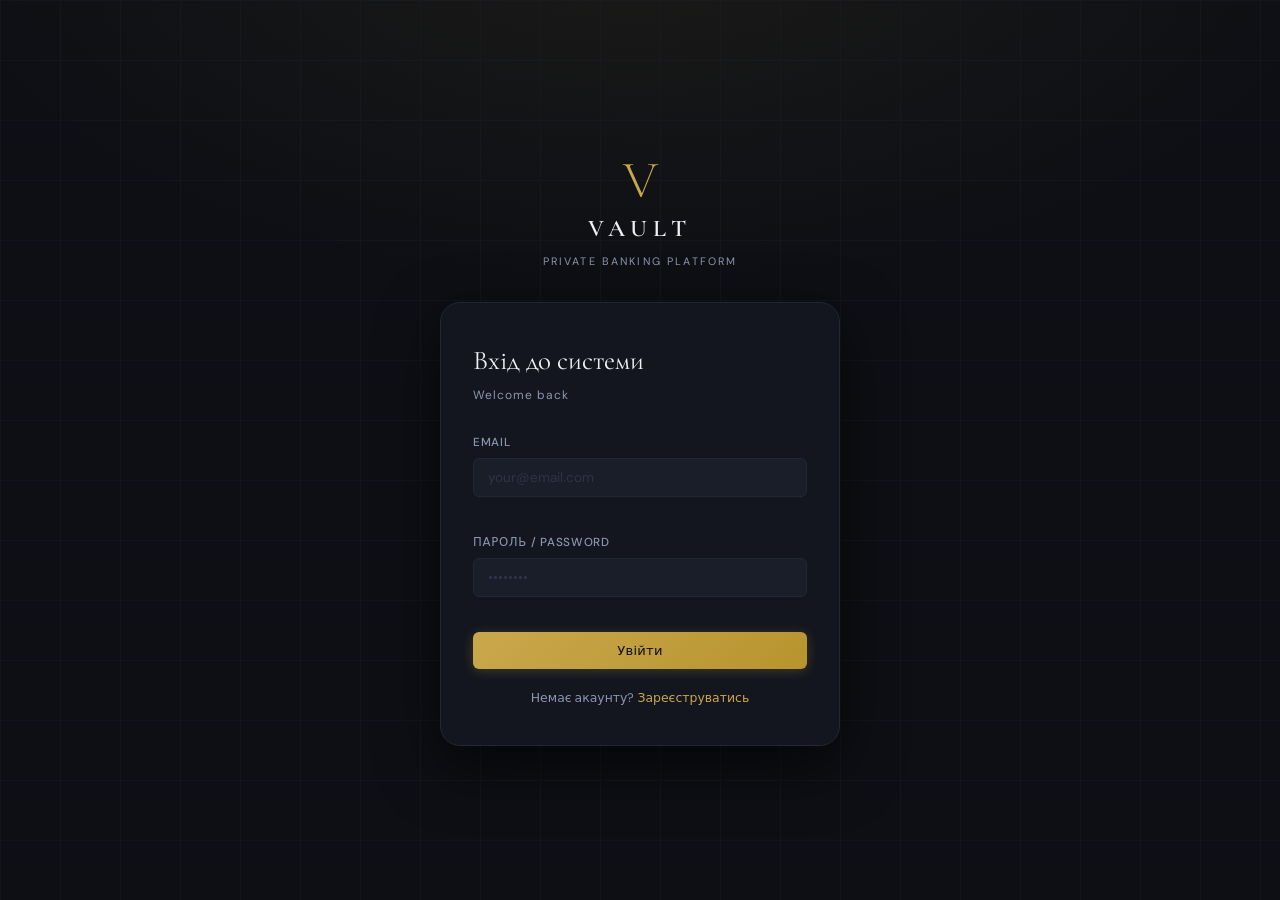
==== frontend/index.html @ 218654a8 "Upd Auth/CRUD" ====
<!DOCTYPE html>
<html lang="uk">
<head>
  <meta charset="UTF-8" />
  <meta name="viewport" content="width=device-width, initial-scale=1.0" />
  <title>Vault · Payment System</title>
  <link rel="preconnect" href="https://fonts.googleapis.com" />
  <link rel="preconnect" href="https://fonts.gstatic.com" crossorigin />
  <link href="https://fonts.googleapis.com/css2?family=Cormorant+Garamond:ital,wght@0,300;0,400;0,600;1,300;1,400&family=DM+Mono:wght@300;400;500&family=DM+Sans:wght@300;400;500&display=swap" rel="stylesheet" />
  <link rel="stylesheet" href="css/variables.css" />
  <link rel="stylesheet" href="css/base.css" />
  <link rel="stylesheet" href="css/components.css" />
  <link rel="stylesheet" href="css/layout.css" />
  <link rel="stylesheet" href="css/pages.css" />
  <link rel="stylesheet" href="css/animations.css" />
  <link rel="stylesheet" href="css/mobile.css" />
</head>
<body>

  <!-- ── Auth pages (shown when logged out) ─────────────────────────── -->
  <div id="auth-wrapper" class="auth-wrapper">
    <div class="auth-brand">
      <div class="auth-brand__logo">V</div>
      <div class="auth-brand__name">Vault</div>
      <div class="auth-brand__tagline">Private Banking Platform</div>
    </div>

    <!-- Login -->
    <div id="page-login" class="auth-card active">
      <h2 class="auth-card__title">Вхід до системи</h2>
      <p class="auth-card__sub">Welcome back</p>
      <form id="form-login" class="form" novalidate>
        <div class="field">
          <label class="field__label" for="login-email">Email</label>
          <input class="field__input" id="login-email" type="email" placeholder="your@email.com" autocomplete="email" required />
          <span class="field__error" id="login-email-err"></span>
        </div>
        <div class="field">
          <label class="field__label" for="login-password">Пароль / Password</label>
          <input class="field__input" id="login-password" type="password" placeholder="••••••••" autocomplete="current-password" required />
          <span class="field__error" id="login-password-err"></span>
        </div>
        <div id="login-error" class="alert alert--error hidden"></div>
        <button class="btn btn--primary btn--full" type="submit">
          <span class="btn__text">Увійти</span>
          <span class="btn__loader hidden"></span>
        </button>
      </form>
      <p class="auth-switch">Немає акаунту? <a href="#" id="go-register">Зареєструватись</a></p>
    </div>

    <!-- Register -->
    <div id="page-register" class="auth-card">
      <h2 class="auth-card__title">Реєстрація</h2>
      <p class="auth-card__sub">Create your account</p>
      <form id="form-register" class="form" novalidate>
        <div class="field">
          <label class="field__label" for="reg-email">Email</label>
          <input class="field__input" id="reg-email" type="email" placeholder="your@email.com" required />
          <span class="field__error" id="reg-email-err"></span>
        </div>
        <div class="field">
          <label class="field__label" for="reg-phone">Телефон / Phone</label>
          <input class="field__input" id="reg-phone" type="tel" placeholder="+380991234567" required />
          <span class="field__error" id="reg-phone-err"></span>
        </div>
        <div class="field">
          <label class="field__label" for="reg-password">Пароль / Password</label>
          <input class="field__input" id="reg-password" type="password" placeholder="мін. 8 символів" required minlength="8" />
          <span class="field__error" id="reg-password-err"></span>
        </div>
        <div id="reg-error" class="alert alert--error hidden"></div>
        <div id="reg-success" class="alert alert--success hidden"></div>
        <button class="btn btn--primary btn--full" type="submit">
          <span class="btn__text">Зареєструватись</span>
          <span class="btn__loader hidden"></span>
        </button>
      </form>
      <p class="auth-switch">Вже маєте акаунт? <a href="#" id="go-login">Увійти</a></p>
    </div>
  </div>

  <!-- ── App shell (shown when logged in) ───────────────────────────── -->
  <div id="app-wrapper" class="app-wrapper hidden">

    <div class="sidebar-overlay" id="sidebar-overlay"></div>
    <!-- Sidebar -->
    <aside class="sidebar">
      <div class="sidebar__brand">
        <span class="sidebar__logo">V</span>
        <span class="sidebar__name">Vault</span>
      </div>

      <nav class="sidebar__nav">
        <a class="nav-item active" data-page="dashboard" href="#">
          <svg class="nav-item__icon" viewBox="0 0 24 24" fill="none" stroke="currentColor" stroke-width="1.5"><rect x="3" y="3" width="7" height="7" rx="1"/><rect x="14" y="3" width="7" height="7" rx="1"/><rect x="3" y="14" width="7" height="7" rx="1"/><rect x="14" y="14" width="7" height="7" rx="1"/></svg>
          <span>Огляд</span>
        </a>
        <a class="nav-item" data-page="accounts" href="#">
          <svg class="nav-item__icon" viewBox="0 0 24 24" fill="none" stroke="currentColor" stroke-width="1.5"><rect x="2" y="5" width="20" height="14" rx="2"/><path d="M2 10h20"/></svg>
          <span>Рахунки</span>
        </a>
        <a class="nav-item" data-page="transfer" href="#">
          <svg class="nav-item__icon" viewBox="0 0 24 24" fill="none" stroke="currentColor" stroke-width="1.5"><path d="M7 16V4m0 0L3 8m4-4 4 4M17 8v12m0 0 4-4m-4 4-4-4"/></svg>
          <span>Переказ</span>
        </a>
        <a class="nav-item" data-page="transactions" href="#">
          <svg class="nav-item__icon" viewBox="0 0 24 24" fill="none" stroke="currentColor" stroke-width="1.5"><path d="M9 5H7a2 2 0 0 0-2 2v12a2 2 0 0 0 2 2h10a2 2 0 0 0 2-2V7a2 2 0 0 0-2-2h-2M9 5a2 2 0 0 0 2 2h2a2 2 0 0 0 2-2M9 5a2 2 0 0 1 2-2h2a2 2 0 0 1 2 2"/></svg>
          <span>Транзакції</span>
        </a>
        <a class="nav-item" data-page="requests" href="#">
          <svg class="nav-item__icon" viewBox="0 0 24 24" fill="none" stroke="currentColor" stroke-width="1.5"><path d="M8 12h.01M12 12h.01M16 12h.01M21 12c0 4.418-4.03 8-9 8a9.863 9.863 0 0 1-4.255-.949L3 20l1.395-3.72C3.512 15.042 3 13.574 3 12c0-4.418 4.03-8 9-8s9 3.582 9 8z"/></svg>
          <span>Запити</span>
        </a>
      </nav>

      <a href="admin.html" class="nav-item" id="nav-admin" style="display:none;margin:0 12px 8px;border-top:1px solid var(--ink-3);padding-top:12px">
        <svg class="nav-item__icon" viewBox="0 0 24 24" fill="none" stroke="currentColor" stroke-width="1.5"><path d="M9 12l2 2 4-4m5.618-4.016A11.955 11.955 0 0 1 12 2.944a11.955 11.955 0 0 1-8.618 3.04A12.02 12.02 0 0 0 3 9c0 5.591 3.824 10.29 9 11.622 5.176-1.332 9-6.03 9-11.622 0-1.042-.133-2.052-.382-3.016z"/></svg>
        <span>Адмін панель</span>
      </a>
      <div class="sidebar__bottom">
        <div class="user-chip" id="sidebar-user">
          <div class="user-chip__avatar" id="sidebar-avatar">U</div>
          <div class="user-chip__info">
            <span class="user-chip__email" id="sidebar-email">—</span>
            <span class="user-chip__role" id="sidebar-role">USER</span>
          </div>
        </div>
        <button class="btn btn--ghost btn--icon" id="btn-logout" title="Вийти">
          <svg viewBox="0 0 24 24" fill="none" stroke="currentColor" stroke-width="1.5"><path d="M17 16l4-4m0 0-4-4m4 4H7m6 4v1a3 3 0 0 1-3 3H6a3 3 0 0 1-3-3V7a3 3 0 0 1 3-3h4a3 3 0 0 1 3 3v1"/></svg>
        </button>
      </div>
    </aside>

    <!-- Main content -->
    <main class="main-content">
      <div class="topbar">
        <button class="topbar__burger" id="sidebar-toggle" aria-label="Menu">
          <span></span><span></span><span></span>
        </button>
        <h1 class="topbar__title" id="page-title">Огляд</h1>
        <div class="topbar__lang">
          <button class="lang-btn active" data-lang="uk">UA</button>
          <button class="lang-btn" data-lang="en">EN</button>
        </div>
      </div>

      <!-- Dashboard -->
      <section id="page-dashboard" class="page active">
        <div class="stats-grid" id="stats-grid">
          <div class="stat-card stat-card--gold">
            <div class="stat-card__label">Загальний баланс</div>
            <div class="stat-card__value" id="stat-total">0.00 ₴</div>
            <div class="stat-card__sub">Всі рахунки</div>
          </div>
          <div class="stat-card">
            <div class="stat-card__label">Рахунків</div>
            <div class="stat-card__value" id="stat-accounts">0</div>
            <div class="stat-card__sub">Активних</div>
          </div>
          <div class="stat-card">
            <div class="stat-card__label">Останній переказ</div>
            <div class="stat-card__value" id="stat-last-tx">—</div>
            <div class="stat-card__sub" id="stat-last-tx-date">—</div>
          </div>
        </div>

        <div class="section-header">
          <h2 class="section-title">Мої рахунки</h2>
          <button class="btn btn--outline btn--sm" id="dash-add-account">+ Додати</button>
        </div>
        <div class="cards-row" id="dash-accounts-list">
          <div class="empty-state">Рахунки не знайдено</div>
        </div>

        <div class="section-header">
          <h2 class="section-title">Останні транзакції</h2>
        </div>
        <div class="tx-list" id="dash-tx-list">
          <div class="empty-state">Транзакцій немає</div>
        </div>
      </section>

      <!-- Accounts -->
      <section id="page-accounts" class="page">
        <div class="section-header">
          <h2 class="section-title">Банківські рахунки</h2>
          <button class="btn btn--primary btn--sm" id="btn-open-add-account">+ Новий рахунок</button>
        </div>
        <div class="accounts-grid" id="accounts-grid">
          <div class="empty-state">Рахунки не знайдено</div>
        </div>
      </section>

      <!-- Transfer -->
      <section id="page-transfer" class="page">
        <div class="transfer-container">
          <div class="transfer-card">
            <h2 class="transfer-card__title">Переказ коштів</h2>
            <p class="transfer-card__sub">Instant transfer between accounts</p>
            <form id="form-transfer" class="form" novalidate>
              <div class="field">
                <label class="field__label" for="tf-from">З рахунку / From</label>
                <select class="field__input field__select" id="tf-from" required>
                  <option value="">— оберіть рахунок —</option>
                </select>
                <span class="field__error" id="tf-from-err"></span>
              </div>
              <div class="transfer-arrow">
                <svg viewBox="0 0 24 24" fill="none" stroke="currentColor" stroke-width="1.5"><path d="M12 5v14m7-7-7 7-7-7"/></svg>
              </div>
              <div class="field">
                <label class="field__label" for="tf-to">На рахунок / To (ID)</label>
                <input class="field__input" id="tf-to" type="text" placeholder="account_id отримувача" required />
                <span class="field__error" id="tf-to-err"></span>
              </div>
              <div class="field">
                <label class="field__label" for="tf-amount">Сума / Amount</label>
                <div class="field__prefix-wrap">
                  <span class="field__prefix" id="tf-currency-badge">₴</span>
                  <input class="field__input field__input--prefixed" id="tf-amount" type="number" min="0.01" step="0.01" placeholder="0.00" required />
                </div>
                <span class="field__error" id="tf-amount-err"></span>
              </div>
              <div class="field">
                <label class="field__label" for="tf-desc">Призначення (необов'язково)</label>
                <input class="field__input" id="tf-desc" type="text" placeholder="За що переказ..." maxlength="255" />
              </div>
              <div id="tf-error" class="alert alert--error hidden"></div>
              <div id="tf-success" class="alert alert--success hidden"></div>
              <button class="btn btn--primary btn--full" type="submit">
                <span class="btn__text">Виконати переказ</span>
                <span class="btn__loader hidden"></span>
              </button>
            </form>
          </div>
        </div>
      </section>

      <!-- Transactions -->
      <section id="page-transactions" class="page">
        <div class="section-header">
          <h2 class="section-title">Транзакції</h2>
          <div class="filter-row">
            <select class="field__input field__select field__select--sm" id="tx-account-filter">
              <option value="">Всі рахунки</option>
            </select>
          </div>
        </div>
        <div class="tx-table-wrap">
          <table class="tx-table">
            <thead>
              <tr>
                <th>Дата</th>
                <th>Тип</th>
                <th>Опис</th>
                <th>Статус</th>
                <th class="text-right">Сума</th>
              </tr>
            </thead>
            <tbody id="tx-table-body">
              <tr><td colspan="5" class="empty-state">Транзакцій немає</td></tr>
            </tbody>
          </table>
        </div>
        <div class="pagination" id="tx-pagination"></div>
      </section>

      <!-- Requests -->
      <section id="page-requests" class="page">
        <div class="section-header">
          <h2 class="section-title">Мої запити</h2>
          <button class="btn btn--primary btn--sm" id="btn-open-add-request">+ Новий запит</button>
        </div>
        <div class="requests-list" id="requests-list">
          <div class="empty-state">Запитів немає</div>
        </div>
      </section>
    </main>
  </div>

  <!-- ── Modals ──────────────────────────────────────────────────────── -->
  <div class="modal-backdrop hidden" id="modal-backdrop">
    <!-- Add Account Modal -->
    <div class="modal hidden" id="modal-add-account">
      <div class="modal__header">
        <h3 class="modal__title">Новий рахунок</h3>
        <button class="modal__close" data-close-modal="modal-add-account">✕</button>
      </div>
      <form id="form-add-account" class="form" novalidate>
        <div class="field">
          <label class="field__label" for="acc-card">Номер картки <span style="color:var(--silver);font-size:.7rem">(генерується автоматично)</span></label>
          <div style="display:flex;gap:8px">
            <input class="field__input" id="acc-card" type="text" placeholder="1234 **** **** 5678" required readonly style="cursor:default;flex:1" />
            <button type="button" class="btn btn--outline btn--sm" id="btn-regen-card" title="Згенерувати новий номер" style="flex-shrink:0;padding:0 12px">↻</button>
          </div>
          <span class="field__error" id="acc-card-err"></span>
        </div>
        <div class="field">
          <label class="field__label" for="acc-currency">Валюта</label>
          <select class="field__input field__select" id="acc-currency" required>
            <option value="UAH">₴ UAH — Гривня</option>
            <option value="USD">$ USD — Долар</option>
            <option value="EUR">€ EUR — Євро</option>
          </select>
        </div>
        <div class="field">
          <label class="field__label" for="acc-balance">Початковий баланс</label>
          <input class="field__input" id="acc-balance" type="number" min="0" step="0.01" placeholder="0.00" value="0" required />
          <span class="field__error" id="acc-balance-err"></span>
        </div>
        <div id="acc-error" class="alert alert--error hidden"></div>
        <button class="btn btn--primary btn--full" type="submit">Створити рахунок</button>
      </form>
    </div>

    <!-- Add Request Modal -->
    <div class="modal hidden" id="modal-add-request">
      <div class="modal__header">
        <h3 class="modal__title">Новий запит</h3>
        <button class="modal__close" data-close-modal="modal-add-request">✕</button>
      </div>
      <form id="form-add-request" class="form" novalidate>
        <div class="field">
          <label class="field__label" for="req-account">Рахунок</label>
          <select class="field__input field__select" id="req-account" required>
            <option value="">— оберіть рахунок —</option>
          </select>
          <span class="field__error" id="req-account-err"></span>
        </div>
        <div class="field">
          <label class="field__label" for="req-type">Тип запиту</label>
          <select class="field__input field__select" id="req-type" required>
            <option value="UNBLOCK">Розблокування / Unblock</option>
            <option value="BLOCK">Блокування / Block</option>
            <option value="LIMIT_CHANGE">Зміна ліміту / Limit change</option>
          </select>
        </div>
        <div class="field">
          <label class="field__label" for="req-message">Повідомлення</label>
          <textarea class="field__input field__textarea" id="req-message" rows="3" placeholder="Опишіть причину запиту..." required maxlength="1000"></textarea>
          <span class="field__error" id="req-message-err"></span>
        </div>
        <div id="req-error" class="alert alert--error hidden"></div>
        <div id="req-success" class="alert alert--success hidden"></div>
        <button class="btn btn--primary btn--full" type="submit">Надіслати запит</button>
      </form>
    </div>
  </div>

  <!-- Toast notifications -->
  <div class="toast-container" id="toast-container"></div>

  <script src="js/api.js"></script>
  <script src="js/store.js"></script>
  <script src="js/ui.js"></script>
  <script src="js/pages/auth.js"></script>
  <script src="js/pages/dashboard.js"></script>
  <script src="js/pages/accounts.js"></script>
  <script src="js/pages/transfer.js"></script>
  <script src="js/pages/transactions.js"></script>
  <script src="js/pages/requests.js"></script>
  <script src="js/app.js"></script>
</body>
</html>
---- frontend/css/variables.css ----
:root {
  /* ── Palette ──────────────────────────────────── */
  --ink:       #0d0f14;        /* near-black background  */
  --ink-1:     #13161e;        /* card background        */
  --ink-2:     #1a1e29;        /* elevated surface       */
  --ink-3:     #222636;        /* border / divider       */
  --ink-4:     #2e3448;        /* hover surface          */

  --gold:      #c9a84c;        /* primary accent         */
  --gold-light:#e2c47a;        /* hover gold             */
  --gold-dim:  rgba(201,168,76,.15);

  --silver:    #8b96b0;        /* secondary text         */
  --mist:      #bcc4d8;        /* primary text           */
  --white:     #eef0f6;        /* high-contrast text     */

  --green:     #3ecf8e;        /* success                */
  --green-dim: rgba(62,207,142,.12);
  --red:       #ef4444;        /* error / danger         */
  --red-dim:   rgba(239,68,68,.12);
  --amber:     #f59e0b;        /* warning / pending      */
  --amber-dim: rgba(245,158,11,.12);

  /* ── Typography ────────────────────────────────── */
  --font-display: 'Cormorant Garamond', Georgia, serif;
  --font-body:    'DM Sans', system-ui, sans-serif;
  --font-mono:    'DM Mono', 'Fira Mono', monospace;

  /* ── Spacing ────────────────────────────────────── */
  --sidebar-w: 240px;
  --topbar-h:  64px;
  --radius-sm: 6px;
  --radius-md: 12px;
  --radius-lg: 20px;

  /* ── Shadows ────────────────────────────────────── */
  --shadow-card: 0 4px 24px rgba(0,0,0,.4);
  --shadow-modal:0 20px 60px rgba(0,0,0,.6);

  /* ── Transitions ─────────────────────────────────── */
  --t-fast:  120ms ease;
  --t-base:  220ms ease;
  --t-slow:  400ms ease;
}
---- frontend/css/base.css ----
*, *::before, *::after { box-sizing: border-box; margin: 0; padding: 0; }

html { font-size: 15px; scroll-behavior: smooth; }

body {
  background: var(--ink);
  color: var(--mist);
  font-family: var(--font-body);
  font-weight: 400;
  line-height: 1.6;
  min-height: 100vh;
  -webkit-font-smoothing: antialiased;
  overflow-x: hidden;
}

/* Scrollbar */
::-webkit-scrollbar { width: 6px; }
::-webkit-scrollbar-track { background: transparent; }
::-webkit-scrollbar-thumb { background: var(--ink-3); border-radius: 99px; }

/* Selection */
::selection { background: var(--gold-dim); color: var(--gold-light); }

a { color: var(--gold); text-decoration: none; transition: color var(--t-fast); }
a:hover { color: var(--gold-light); }

button { cursor: pointer; font-family: inherit; }

input, select, textarea {
  font-family: inherit;
  font-size: inherit;
}

img, svg { display: block; max-width: 100%; }

.hidden { display: none !important; }
.text-right { text-align: right; }
.text-center { text-align: center; }

/* Utility: gold shimmer text */
.text-gold {
  background: linear-gradient(135deg, var(--gold) 0%, var(--gold-light) 60%, var(--gold) 100%);
  -webkit-background-clip: text;
  -webkit-text-fill-color: transparent;
  background-clip: text;
}
---- frontend/css/components.css ----
/* ── Buttons ──────────────────────────────────────── */
.btn {
  display: inline-flex;
  align-items: center;
  justify-content: center;
  gap: 8px;
  padding: 10px 20px;
  border: none;
  border-radius: var(--radius-sm);
  font-family: var(--font-body);
  font-size: .875rem;
  font-weight: 500;
  letter-spacing: .02em;
  transition: all var(--t-base);
  position: relative;
  overflow: hidden;
  white-space: nowrap;
}

.btn--primary {
  background: linear-gradient(135deg, var(--gold) 0%, #b8942e 100%);
  color: var(--ink);
  box-shadow: 0 2px 12px rgba(201,168,76,.25);
}
.btn--primary:hover {
  background: linear-gradient(135deg, var(--gold-light) 0%, var(--gold) 100%);
  box-shadow: 0 4px 20px rgba(201,168,76,.4);
  transform: translateY(-1px);
}
.btn--primary:active { transform: translateY(0); }

.btn--outline {
  background: transparent;
  border: 1px solid var(--ink-3);
  color: var(--mist);
}
.btn--outline:hover {
  border-color: var(--gold);
  color: var(--gold);
  background: var(--gold-dim);
}

.btn--ghost {
  background: transparent;
  color: var(--silver);
  border: none;
  padding: 8px;
}
.btn--ghost:hover { color: var(--red); background: var(--red-dim); border-radius: var(--radius-sm); }

.btn--full { width: 100%; }
.btn--sm { padding: 6px 14px; font-size: .8rem; }

.btn--icon { width: 36px; height: 36px; padding: 0; }
.btn--icon svg { width: 18px; height: 18px; }

.btn__loader {
  width: 16px; height: 16px;
  border: 2px solid rgba(0,0,0,.3);
  border-top-color: var(--ink);
  border-radius: 50%;
  animation: spin .6s linear infinite;
}

/* ── Form Fields ──────────────────────────────────── */
.form { display: flex; flex-direction: column; gap: 18px; }

.field { display: flex; flex-direction: column; gap: 6px; }

.field__label {
  font-size: .78rem;
  font-weight: 500;
  letter-spacing: .06em;
  text-transform: uppercase;
  color: var(--silver);
}

.field__input {
  background: var(--ink-2);
  border: 1px solid var(--ink-3);
  border-radius: var(--radius-sm);
  color: var(--white);
  padding: 10px 14px;
  font-size: .9rem;
  transition: border-color var(--t-fast), box-shadow var(--t-fast);
  outline: none;
  width: 100%;
}
.field__input::placeholder { color: var(--ink-4); }
.field__input:focus {
  border-color: var(--gold);
  box-shadow: 0 0 0 3px var(--gold-dim);
}
.field__input.error { border-color: var(--red); box-shadow: 0 0 0 3px var(--red-dim); }

.field__select {
  appearance: none;
  background-image: url("data:image/svg+xml,%3Csvg xmlns='http://www.w3.org/2000/svg' viewBox='0 0 24 24' fill='none' stroke='%238b96b0' stroke-width='2'%3E%3Cpath d='M6 9l6 6 6-6'/%3E%3C/svg%3E");
  background-repeat: no-repeat;
  background-position: right 12px center;
  background-size: 16px;
  padding-right: 36px;
  cursor: pointer;
}
.field__select option { background: var(--ink-2); }
.field__select--sm { padding: 6px 30px 6px 10px; font-size: .82rem; width: auto; }

.field__textarea { resize: vertical; min-height: 80px; }

.field__error { font-size: .78rem; color: var(--red); min-height: 1em; }

.field__prefix-wrap { position: relative; }
.field__prefix {
  position: absolute;
  left: 14px; top: 50%;
  transform: translateY(-50%);
  color: var(--gold);
  font-family: var(--font-mono);
  font-size: .9rem;
  pointer-events: none;
}
.field__input--prefixed { padding-left: 34px; }

/* ── Alerts ───────────────────────────────────────── */
.alert {
  padding: 10px 14px;
  border-radius: var(--radius-sm);
  font-size: .85rem;
  line-height: 1.5;
}
.alert--error  { background: var(--red-dim);   color: #fca5a5; border: 1px solid rgba(239,68,68,.25); }
.alert--success{ background: var(--green-dim); color: #6ee7b7; border: 1px solid rgba(62,207,142,.25); }

/* ── Stat Cards ───────────────────────────────────── */
.stat-card {
  background: var(--ink-1);
  border: 1px solid var(--ink-3);
  border-radius: var(--radius-md);
  padding: 24px 28px;
  position: relative;
  overflow: hidden;
  transition: transform var(--t-base), box-shadow var(--t-base);
}
.stat-card:hover { transform: translateY(-2px); box-shadow: var(--shadow-card); }
.stat-card::before {
  content: '';
  position: absolute;
  top: 0; left: 0; right: 0;
  height: 2px;
  background: var(--ink-3);
}
.stat-card--gold::before {
  background: linear-gradient(90deg, var(--gold) 0%, var(--gold-light) 100%);
}

.stat-card__label {
  font-size: .75rem;
  letter-spacing: .08em;
  text-transform: uppercase;
  color: var(--silver);
  margin-bottom: 10px;
}
.stat-card__value {
  font-family: var(--font-display);
  font-size: 2rem;
  font-weight: 300;
  color: var(--white);
  line-height: 1.1;
}
.stat-card--gold .stat-card__value { color: var(--gold-light); }
.stat-card__sub {
  font-size: .75rem;
  color: var(--silver);
  margin-top: 6px;
}

/* ── Bank Cards ───────────────────────────────────── */
.bank-card {
  background: linear-gradient(135deg, var(--ink-2) 0%, #1f2535 60%, var(--ink-3) 100%);
  border: 1px solid var(--ink-3);
  border-radius: var(--radius-lg);
  padding: 24px;
  position: relative;
  overflow: hidden;
  min-width: 260px;
  max-width: 300px;
  flex-shrink: 0;
  cursor: pointer;
  transition: transform var(--t-base), box-shadow var(--t-base);
}
.bank-card:hover { transform: translateY(-4px) scale(1.01); box-shadow: 0 12px 40px rgba(0,0,0,.5); }

.bank-card::before {
  content: '';
  position: absolute;
  top: -50%; right: -20%;
  width: 200px; height: 200px;
  border-radius: 50%;
  background: radial-gradient(circle, var(--gold-dim) 0%, transparent 70%);
  pointer-events: none;
}
.bank-card--blocked { opacity: .6; }
.bank-card--blocked::after {
  content: 'BLOCKED';
  position: absolute;
  top: 12px; right: 12px;
  font-size: .65rem;
  letter-spacing: .12em;
  color: var(--red);
  border: 1px solid var(--red);
  padding: 2px 8px;
  border-radius: 99px;
}

.bank-card__chip {
  width: 32px; height: 24px;
  background: linear-gradient(135deg, #c9a84c 0%, #e2c47a 50%, #c9a84c 100%);
  border-radius: 4px;
  margin-bottom: 20px;
  position: relative;
  box-shadow: 0 2px 6px rgba(0,0,0,.3);
}
.bank-card__chip::after {
  content: '';
  position: absolute;
  top: 50%; left: 0; right: 0;
  height: 1px;
  background: rgba(0,0,0,.2);
  transform: translateY(-50%);
}

.bank-card__number {
  font-family: var(--font-mono);
  font-size: .9rem;
  letter-spacing: .12em;
  color: var(--mist);
  margin-bottom: 16px;
}

.bank-card__footer {
  display: flex;
  justify-content: space-between;
  align-items: flex-end;
}
.bank-card__balance {
  font-family: var(--font-display);
  font-size: 1.5rem;
  font-weight: 300;
  color: var(--white);
}
.bank-card__currency {
  font-size: .75rem;
  letter-spacing: .1em;
  color: var(--gold);
  font-weight: 500;
}
.bank-card__status {
  font-size: .7rem;
  letter-spacing: .06em;
  text-transform: uppercase;
  color: var(--green);
  margin-top: 2px;
}

/* ── Transaction List ─────────────────────────────── */
.tx-item {
  display: flex;
  align-items: center;
  gap: 14px;
  padding: 14px 0;
  border-bottom: 1px solid var(--ink-3);
  transition: background var(--t-fast);
}
.tx-item:last-child { border-bottom: none; }

.tx-item__icon {
  width: 38px; height: 38px;
  border-radius: 10px;
  display: flex;
  align-items: center;
  justify-content: center;
  flex-shrink: 0;
  font-size: .75rem;
  font-family: var(--font-mono);
  font-weight: 500;
  letter-spacing: .04em;
}
.tx-item__icon--out { background: var(--red-dim); color: #fca5a5; }
.tx-item__icon__icon--in  { background: var(--green-dim); color: #6ee7b7; }

.tx-item__body { flex: 1; min-width: 0; }
.tx-item__desc {
  font-size: .88rem;
  color: var(--white);
  white-space: nowrap;
  overflow: hidden;
  text-overflow: ellipsis;
}
.tx-item__date { font-size: .75rem; color: var(--silver); font-family: var(--font-mono); }

.tx-item__amount {
  font-family: var(--font-mono);
  font-size: .95rem;
  font-weight: 500;
  flex-shrink: 0;
}
.tx-item__amount--out { color: var(--red); }
.tx-item__amount--in  { color: var(--green); }

/* ── Transaction Table ────────────────────────────── */
.tx-table-wrap {
  background: var(--ink-1);
  border: 1px solid var(--ink-3);
  border-radius: var(--radius-md);
  overflow: hidden;
}
.tx-table {
  width: 100%;
  border-collapse: collapse;
  font-size: .875rem;
}
.tx-table thead { background: var(--ink-2); }
.tx-table th {
  padding: 12px 16px;
  font-size: .7rem;
  letter-spacing: .08em;
  text-transform: uppercase;
  color: var(--silver);
  font-weight: 500;
  text-align: left;
  border-bottom: 1px solid var(--ink-3);
}
.tx-table td {
  padding: 13px 16px;
  border-bottom: 1px solid var(--ink-3);
  color: var(--mist);
  vertical-align: middle;
}
.tx-table tbody tr:last-child td { border-bottom: none; }
.tx-table tbody tr:hover td { background: var(--ink-2); }

/* ── Status Badges ────────────────────────────────── */
.badge {
  display: inline-flex;
  align-items: center;
  padding: 2px 10px;
  border-radius: 99px;
  font-size: .7rem;
  letter-spacing: .06em;
  font-weight: 500;
  text-transform: uppercase;
}
.badge--success { background: var(--green-dim); color: var(--green); }
.badge--error   { background: var(--red-dim);   color: var(--red); }
.badge--pending { background: var(--amber-dim); color: var(--amber); }
.badge--blocked { background: var(--red-dim);   color: #fca5a5; }

/* ── Request Cards ────────────────────────────────── */
.request-card {
  background: var(--ink-1);
  border: 1px solid var(--ink-3);
  border-radius: var(--radius-md);
  padding: 20px 24px;
  display: flex;
  gap: 16px;
  align-items: flex-start;
  transition: border-color var(--t-base);
}
.request-card:hover { border-color: var(--ink-4); }

.request-card__type {
  width: 44px; height: 44px;
  border-radius: var(--radius-sm);
  background: var(--ink-2);
  border: 1px solid var(--ink-3);
  display: flex;
  align-items: center;
  justify-content: center;
  font-size: .65rem;
  font-family: var(--font-mono);
  color: var(--gold);
  letter-spacing: .04em;
  flex-shrink: 0;
  text-align: center;
  padding: 4px;
}

.request-card__body { flex: 1; min-width: 0; }
.request-card__message {
  font-size: .88rem;
  color: var(--mist);
  margin-bottom: 6px;
  line-height: 1.5;
}
.request-card__meta { font-size: .75rem; color: var(--silver); font-family: var(--font-mono); }
.request-card__footer {
  display: flex;
  align-items: center;
  gap: 10px;
  margin-top: 8px;
}
.request-card__comment {
  font-size: .8rem;
  color: var(--silver);
  font-style: italic;
  border-left: 2px solid var(--ink-3);
  padding-left: 10px;
  margin-top: 8px;
}

/* ── Pagination ───────────────────────────────────── */
.pagination {
  display: flex;
  align-items: center;
  justify-content: center;
  gap: 6px;
  padding: 20px 0 4px;
}
.page-btn {
  width: 34px; height: 34px;
  border-radius: var(--radius-sm);
  background: var(--ink-1);
  border: 1px solid var(--ink-3);
  color: var(--mist);
  font-size: .82rem;
  font-family: var(--font-mono);
  cursor: pointer;
  transition: all var(--t-fast);
  display: flex;
  align-items: center;
  justify-content: center;
}
.page-btn:hover { border-color: var(--gold); color: var(--gold); }
.page-btn.active { background: var(--gold-dim); border-color: var(--gold); color: var(--gold); font-weight: 600; }
.page-btn:disabled { opacity: .3; pointer-events: none; }

/* ── Modals ───────────────────────────────────────── */
.modal-backdrop {
  position: fixed;
  inset: 0;
  background: rgba(0,0,0,.65);
  backdrop-filter: blur(4px);
  z-index: 100;
  display: flex;
  align-items: center;
  justify-content: center;
  padding: 16px;
}

.modal {
  background: var(--ink-1);
  border: 1px solid var(--ink-3);
  border-radius: var(--radius-lg);
  padding: 28px;
  width: 100%;
  max-width: 420px;
  box-shadow: var(--shadow-modal);
  animation: modal-in var(--t-slow) ease both;
}

.modal__header {
  display: flex;
  align-items: center;
  justify-content: space-between;
  margin-bottom: 24px;
}
.modal__title {
  font-family: var(--font-display);
  font-size: 1.4rem;
  font-weight: 400;
  color: var(--white);
}
.modal__close {
  background: transparent;
  border: none;
  color: var(--silver);
  font-size: 1.1rem;
  cursor: pointer;
  padding: 4px 8px;
  border-radius: var(--radius-sm);
  transition: color var(--t-fast), background var(--t-fast);
}
.modal__close:hover { color: var(--red); background: var(--red-dim); }

/* ── Toast ────────────────────────────────────────── */
.toast-container {
  position: fixed;
  bottom: 24px;
  right: 24px;
  display: flex;
  flex-direction: column;
  gap: 10px;
  z-index: 200;
}
.toast {
  background: var(--ink-2);
  border: 1px solid var(--ink-3);
  border-radius: var(--radius-md);
  padding: 12px 18px;
  font-size: .875rem;
  color: var(--mist);
  box-shadow: var(--shadow-card);
  display: flex;
  align-items: center;
  gap: 10px;
  min-width: 240px;
  animation: toast-in .25s ease both;
}
.toast--success { border-left: 3px solid var(--green); }
.toast--error   { border-left: 3px solid var(--red); }
.toast--info    { border-left: 3px solid var(--gold); }

/* ── Empty State ──────────────────────────────────── */
.empty-state {
  padding: 40px;
  text-align: center;
  color: var(--silver);
  font-size: .875rem;
  font-style: italic;
}
---- frontend/css/layout.css ----
/* ── Auth Wrapper ─────────────────────────────────── */
.auth-wrapper {
  min-height: 100vh;
  display: flex;
  flex-direction: column;
  align-items: center;
  justify-content: center;
  padding: 24px;
  background:
    radial-gradient(ellipse 80% 60% at 50% -10%, rgba(201,168,76,.08) 0%, transparent 70%),
    var(--ink);
  position: relative;
}

/* decorative grid lines */
.auth-wrapper::before {
  content: '';
  position: fixed;
  inset: 0;
  background-image:
    linear-gradient(var(--ink-3) 1px, transparent 1px),
    linear-gradient(90deg, var(--ink-3) 1px, transparent 1px);
  background-size: 60px 60px;
  opacity: .3;
  pointer-events: none;
}

.auth-brand {
  text-align: center;
  margin-bottom: 32px;
  animation: fade-up .6s ease both;
}
.auth-brand__logo {
  font-family: var(--font-display);
  font-size: 3.5rem;
  font-weight: 300;
  color: var(--gold);
  line-height: 1;
  margin-bottom: 4px;
}
.auth-brand__name {
  font-family: var(--font-display);
  font-size: 1.6rem;
  font-weight: 600;
  letter-spacing: .25em;
  text-transform: uppercase;
  color: var(--white);
}
.auth-brand__tagline {
  font-size: .72rem;
  letter-spacing: .2em;
  text-transform: uppercase;
  color: var(--silver);
  margin-top: 4px;
}

.auth-card {
  background: var(--ink-1);
  border: 1px solid var(--ink-3);
  border-radius: var(--radius-lg);
  padding: 36px 32px;
  width: 100%;
  max-width: 400px;
  box-shadow: var(--shadow-modal);
  display: none;
  animation: fade-up .5s ease both;
  position: relative;
  z-index: 1;
}
.auth-card.active { display: block; }

.auth-card__title {
  font-family: var(--font-display);
  font-size: 1.8rem;
  font-weight: 400;
  color: var(--white);
  margin-bottom: 4px;
}
.auth-card__sub {
  font-size: .8rem;
  letter-spacing: .08em;
  color: var(--silver);
  margin-bottom: 28px;
}

.auth-switch {
  margin-top: 20px;
  font-size: .83rem;
  color: var(--silver);
  text-align: center;
}

/* ── App Wrapper ──────────────────────────────────── */
.app-wrapper {
  display: flex;
  min-height: 100vh;
}

/* ── Sidebar ──────────────────────────────────────── */
.sidebar {
  width: var(--sidebar-w);
  background: var(--ink-1);
  border-right: 1px solid var(--ink-3);
  display: flex;
  flex-direction: column;
  padding: 24px 0;
  position: fixed;
  top: 0; bottom: 0; left: 0;
  z-index: 50;
  overflow-y: auto;
}

.sidebar__brand {
  display: flex;
  align-items: center;
  gap: 10px;
  padding: 0 20px 24px;
  border-bottom: 1px solid var(--ink-3);
  margin-bottom: 12px;
}
.sidebar__logo {
  font-family: var(--font-display);
  font-size: 1.6rem;
  font-weight: 600;
  color: var(--gold);
  line-height: 1;
}
.sidebar__name {
  font-family: var(--font-display);
  font-size: 1.1rem;
  letter-spacing: .15em;
  text-transform: uppercase;
  color: var(--white);
}

.sidebar__nav {
  flex: 1;
  padding: 8px 12px;
  display: flex;
  flex-direction: column;
  gap: 2px;
}

.nav-item {
  display: flex;
  align-items: center;
  gap: 12px;
  padding: 10px 12px;
  border-radius: var(--radius-sm);
  color: var(--silver);
  font-size: .875rem;
  font-weight: 400;
  text-decoration: none;
  transition: all var(--t-fast);
  position: relative;
}
.nav-item:hover { background: var(--ink-2); color: var(--mist); }
.nav-item.active {
  background: var(--gold-dim);
  color: var(--gold);
}
.nav-item.active::before {
  content: '';
  position: absolute;
  left: 0; top: 20%; bottom: 20%;
  width: 2px;
  background: var(--gold);
  border-radius: 99px;
}

.nav-item__icon { width: 18px; height: 18px; flex-shrink: 0; }

.sidebar__bottom {
  padding: 16px 12px 0;
  border-top: 1px solid var(--ink-3);
  margin-top: auto;
  display: flex;
  align-items: center;
  gap: 8px;
}

.user-chip { display: flex; align-items: center; gap: 10px; flex: 1; min-width: 0; }
.user-chip__avatar {
  width: 34px; height: 34px;
  border-radius: 50%;
  background: linear-gradient(135deg, var(--gold) 0%, #b8942e 100%);
  color: var(--ink);
  font-size: .8rem;
  font-weight: 600;
  display: flex;
  align-items: center;
  justify-content: center;
  flex-shrink: 0;
  text-transform: uppercase;
}
.user-chip__info { min-width: 0; }
.user-chip__email {
  display: block;
  font-size: .75rem;
  color: var(--mist);
  white-space: nowrap;
  overflow: hidden;
  text-overflow: ellipsis;
  max-width: 120px;
}
.user-chip__role {
  display: block;
  font-size: .65rem;
  letter-spacing: .08em;
  text-transform: uppercase;
  color: var(--gold);
}

/* ── Main Content ─────────────────────────────────── */
.main-content {
  margin-left: var(--sidebar-w);
  flex: 1;
  display: flex;
  flex-direction: column;
  min-height: 100vh;
  background: var(--ink);
}

.topbar {
  height: var(--topbar-h);
  display: flex;
  align-items: center;
  justify-content: space-between;
  padding: 0 32px;
  border-bottom: 1px solid var(--ink-3);
  background: var(--ink);
  position: sticky;
  top: 0;
  z-index: 40;
}
.topbar__title {
  font-family: var(--font-display);
  font-size: 1.3rem;
  font-weight: 400;
  color: var(--white);
}
.topbar__lang { display: flex; gap: 4px; }
.lang-btn {
  background: transparent;
  border: 1px solid var(--ink-3);
  color: var(--silver);
  padding: 4px 10px;
  border-radius: var(--radius-sm);
  font-size: .72rem;
  letter-spacing: .08em;
  font-family: var(--font-mono);
  cursor: pointer;
  transition: all var(--t-fast);
}
.lang-btn.active { border-color: var(--gold); color: var(--gold); background: var(--gold-dim); }
.lang-btn:hover:not(.active) { border-color: var(--ink-4); color: var(--mist); }

/* Pages */
.page { display: none; padding: 28px 32px 48px; }
.page.active { display: block; animation: fade-up .35s ease both; }

/* ── Section Headers ──────────────────────────────── */
.section-header {
  display: flex;
  align-items: center;
  justify-content: space-between;
  margin-bottom: 16px;
}
.section-title {
  font-family: var(--font-display);
  font-size: 1.15rem;
  font-weight: 400;
  color: var(--white);
  letter-spacing: .02em;
}

/* ── Filter Row ───────────────────────────────────── */
.filter-row { display: flex; gap: 10px; align-items: center; }
---- frontend/css/pages.css ----
/* ── Dashboard ────────────────────────────────────── */
.stats-grid {
  display: grid;
  grid-template-columns: repeat(auto-fit, minmax(200px, 1fr));
  gap: 16px;
  margin-bottom: 36px;
}

.cards-row {
  display: flex;
  gap: 16px;
  overflow-x: auto;
  padding-bottom: 8px;
  margin-bottom: 36px;
  scrollbar-width: thin;
}
.cards-row::-webkit-scrollbar { height: 4px; }
.cards-row::-webkit-scrollbar-thumb { background: var(--ink-3); border-radius: 99px; }

.tx-list {
  background: var(--ink-1);
  border: 1px solid var(--ink-3);
  border-radius: var(--radius-md);
  padding: 8px 20px;
}

/* ── Accounts ─────────────────────────────────────── */
.accounts-grid {
  display: grid;
  grid-template-columns: repeat(auto-fill, minmax(280px, 1fr));
  gap: 20px;
}

/* Full-width bank card for grid */
.accounts-grid .bank-card {
  min-width: unset;
  max-width: unset;
}

/* ── Transfer ─────────────────────────────────────── */
.transfer-container {
  display: flex;
  justify-content: center;
  padding-top: 20px;
}
.transfer-card {
  background: var(--ink-1);
  border: 1px solid var(--ink-3);
  border-radius: var(--radius-lg);
  padding: 36px;
  width: 100%;
  max-width: 480px;
  box-shadow: var(--shadow-card);
  position: relative;
  overflow: hidden;
}
.transfer-card::before {
  content: '';
  position: absolute;
  top: 0; left: 0; right: 0;
  height: 3px;
  background: linear-gradient(90deg, var(--gold) 0%, var(--gold-light) 50%, var(--gold) 100%);
}
.transfer-card__title {
  font-family: var(--font-display);
  font-size: 1.6rem;
  font-weight: 400;
  color: var(--white);
  margin-bottom: 4px;
}
.transfer-card__sub {
  font-size: .75rem;
  letter-spacing: .08em;
  color: var(--silver);
  margin-bottom: 28px;
}
.transfer-arrow {
  display: flex;
  justify-content: center;
  color: var(--gold);
  opacity: .5;
  margin: -4px 0;
}
.transfer-arrow svg { width: 20px; height: 20px; }

/* ── Transactions page ────────────────────────────── */
.tx-amount--out { color: var(--red);   font-family: var(--font-mono); }
.tx-amount--in  { color: var(--green); font-family: var(--font-mono); }
.tx-date-cell   { font-family: var(--font-mono); font-size: .78rem; color: var(--silver); white-space: nowrap; }

/* ── Requests ─────────────────────────────────────── */
.requests-list {
  display: flex;
  flex-direction: column;
  gap: 12px;
}

/* ── Responsive ───────────────────────────────────── */
@media (max-width: 768px) {
  :root { --sidebar-w: 0px; }

  .sidebar {
    width: 200px;
    transform: translateX(-100%);
    transition: transform var(--t-base);
  }
  .sidebar.open { transform: translateX(0); }

  .main-content { margin-left: 0; }
  .page { padding: 20px 16px 40px; }
  .topbar { padding: 0 16px; }

  .transfer-card { padding: 24px 20px; }
  .stats-grid { grid-template-columns: 1fr; }
}

/* ── Transaction Tabs ─────────────────────────────── */
.tx-tab-bar {
  display: flex;
  gap: 6px;
  flex-wrap: wrap;
  margin-bottom: 20px;
}

.tx-tab {
  background: var(--ink-1);
  border: 1px solid var(--ink-3);
  border-radius: var(--radius-sm);
  color: var(--silver);
  padding: 7px 16px;
  font-size: .8rem;
  font-family: var(--font-mono);
  cursor: pointer;
  transition: all var(--t-fast);
  white-space: nowrap;
}
.tx-tab:hover {
  border-color: var(--gold);
  color: var(--gold);
}
.tx-tab--active {
  background: var(--gold-dim);
  border-color: var(--gold);
  color: var(--gold);
  font-weight: 500;
}

/* ── Transaction Summary Cards ────────────────────── */
.tx-summary {
  display: grid;
  grid-template-columns: repeat(3, 1fr);
  gap: 12px;
  margin-bottom: 20px;
}

.tx-summary__card {
  background: var(--ink-1);
  border: 1px solid var(--ink-3);
  border-radius: var(--radius-md);
  padding: 16px 20px;
  position: relative;
  overflow: hidden;
}
.tx-summary__card::before {
  content: '';
  position: absolute;
  top: 0; left: 0; right: 0;
  height: 2px;
  background: var(--ink-3);
}
.tx-summary__card--income::before { background: var(--green); }
.tx-summary__card--outcome::before { background: var(--red); }

.tx-summary__label {
  font-size: .72rem;
  letter-spacing: .07em;
  text-transform: uppercase;
  color: var(--silver);
  margin-bottom: 8px;
}
.tx-summary__value {
  font-family: var(--font-display);
  font-size: 1.4rem;
  font-weight: 300;
  color: var(--white);
}
.tx-summary__card--income .tx-summary__value  { color: var(--green); }
.tx-summary__card--outcome .tx-summary__value { color: var(--red); }

@media (max-width: 600px) {
  .tx-summary { grid-template-columns: 1fr 1fr; }
  .tx-summary__card:last-child { grid-column: 1 / -1; }
  .tx-tab-bar { gap: 4px; }
  .tx-tab { padding: 6px 10px; font-size: .72rem; }
}
---- frontend/css/animations.css ----
@keyframes spin {
  to { transform: rotate(360deg); }
}

@keyframes fade-up {
  from { opacity: 0; transform: translateY(16px); }
  to   { opacity: 1; transform: translateY(0); }
}

@keyframes fade-in {
  from { opacity: 0; }
  to   { opacity: 1; }
}

@keyframes modal-in {
  from { opacity: 0; transform: scale(.94) translateY(12px); }
  to   { opacity: 1; transform: scale(1)  translateY(0); }
}

@keyframes toast-in {
  from { opacity: 0; transform: translateX(24px); }
  to   { opacity: 1; transform: translateX(0); }
}

@keyframes toast-out {
  from { opacity: 1; transform: translateX(0); }
  to   { opacity: 0; transform: translateX(24px); }
}

/* Stagger helpers */
.stagger > *:nth-child(1) { animation-delay: 0ms; }
.stagger > *:nth-child(2) { animation-delay: 60ms; }
.stagger > *:nth-child(3) { animation-delay: 120ms; }
.stagger > *:nth-child(4) { animation-delay: 180ms; }
.stagger > *:nth-child(5) { animation-delay: 240ms; }
.stagger > *:nth-child(6) { animation-delay: 300ms; }

/* Gold shimmer pulse on stat card value */
.stat-card--gold .stat-card__value {
  animation: shimmer 4s ease infinite;
  background-size: 200% auto;
}
@keyframes shimmer {
  0%,100% { background-position: 0% center; }
  50%      { background-position: 100% center; }
}

/* Skeleton loading */
.skeleton {
  background: linear-gradient(90deg, var(--ink-2) 25%, var(--ink-3) 50%, var(--ink-2) 75%);
  background-size: 200% 100%;
  animation: skeleton-wave 1.4s ease infinite;
  border-radius: var(--radius-sm);
  color: transparent !important;
  pointer-events: none;
}
@keyframes skeleton-wave {
  0%   { background-position: 200% 0; }
  100% { background-position: -200% 0; }
}
---- frontend/css/mobile.css ----
/* ── Mobile topbar burger ─────────────────────────── */
.topbar__burger {
  display: none;
  background: transparent;
  border: 1px solid var(--ink-3);
  border-radius: var(--radius-sm);
  color: var(--silver);
  padding: 6px 8px;
  cursor: pointer;
  transition: all var(--t-fast);
  flex-direction: column;
  gap: 4px;
  align-items: center;
  justify-content: center;
  width: 36px;
  height: 36px;
}
.topbar__burger span {
  display: block;
  width: 16px;
  height: 1.5px;
  background: currentColor;
  border-radius: 2px;
  transition: all var(--t-base);
  transform-origin: center;
}
.topbar__burger:hover { border-color: var(--gold); color: var(--gold); }
.topbar__burger.open span:nth-child(1) { transform: translateY(5.5px) rotate(45deg); }
.topbar__burger.open span:nth-child(2) { opacity: 0; transform: scaleX(0); }
.topbar__burger.open span:nth-child(3) { transform: translateY(-5.5px) rotate(-45deg); }

/* ── Sidebar overlay (mobile) ─────────────────────── */
.sidebar-overlay {
  display: none;
  position: fixed;
  inset: 0;
  background: rgba(0,0,0,.6);
  backdrop-filter: blur(2px);
  z-index: 49;
  animation: fade-in .2s ease;
}
.sidebar-overlay.visible { display: block; }

/* ── Mobile breakpoint ────────────────────────────── */
@media (max-width: 900px) {
  :root { --sidebar-w: 240px; }

  .topbar__burger { display: flex; }

  .sidebar {
    transform: translateX(calc(-1 * var(--sidebar-w) - 1px));
    transition: transform var(--t-base);
    z-index: 50;
    box-shadow: none;
  }
  .sidebar.open {
    transform: translateX(0);
    box-shadow: 4px 0 40px rgba(0,0,0,.5);
  }

  .main-content { margin-left: 0; }

  .page { padding: 20px 16px 48px; }

  .topbar { padding: 0 16px; gap: 10px; }
  .topbar__title { font-size: 1.1rem; }

  .stats-grid { grid-template-columns: 1fr 1fr; }
  .stats-grid .stat-card:first-child { grid-column: 1 / -1; }

  .stat-card { padding: 18px 20px; }
  .stat-card__value { font-size: 1.5rem; }

  .transfer-card { padding: 24px 20px; }

  .accounts-grid { grid-template-columns: 1fr; }

  .tx-table th:nth-child(3),
  .tx-table td:nth-child(3) { display: none; }
}

@media (max-width: 560px) {
  .stats-grid { grid-template-columns: 1fr; }
  .stats-grid .stat-card:first-child { grid-column: unset; }

  .auth-card { padding: 28px 20px; }

  .review-actions { grid-template-columns: 1fr; }
  .review-field { grid-template-columns: 80px 1fr; }

  .admin-request-card { grid-template-columns: auto 1fr; }
  .admin-req__actions { grid-column: 1 / -1; flex-direction: row; }
}

/* ── Print ────────────────────────────────────────── */
@media print {
  .sidebar, .topbar, .btn, .pagination { display: none !important; }
  .main-content { margin-left: 0; }
  body { background: white; color: black; }
}
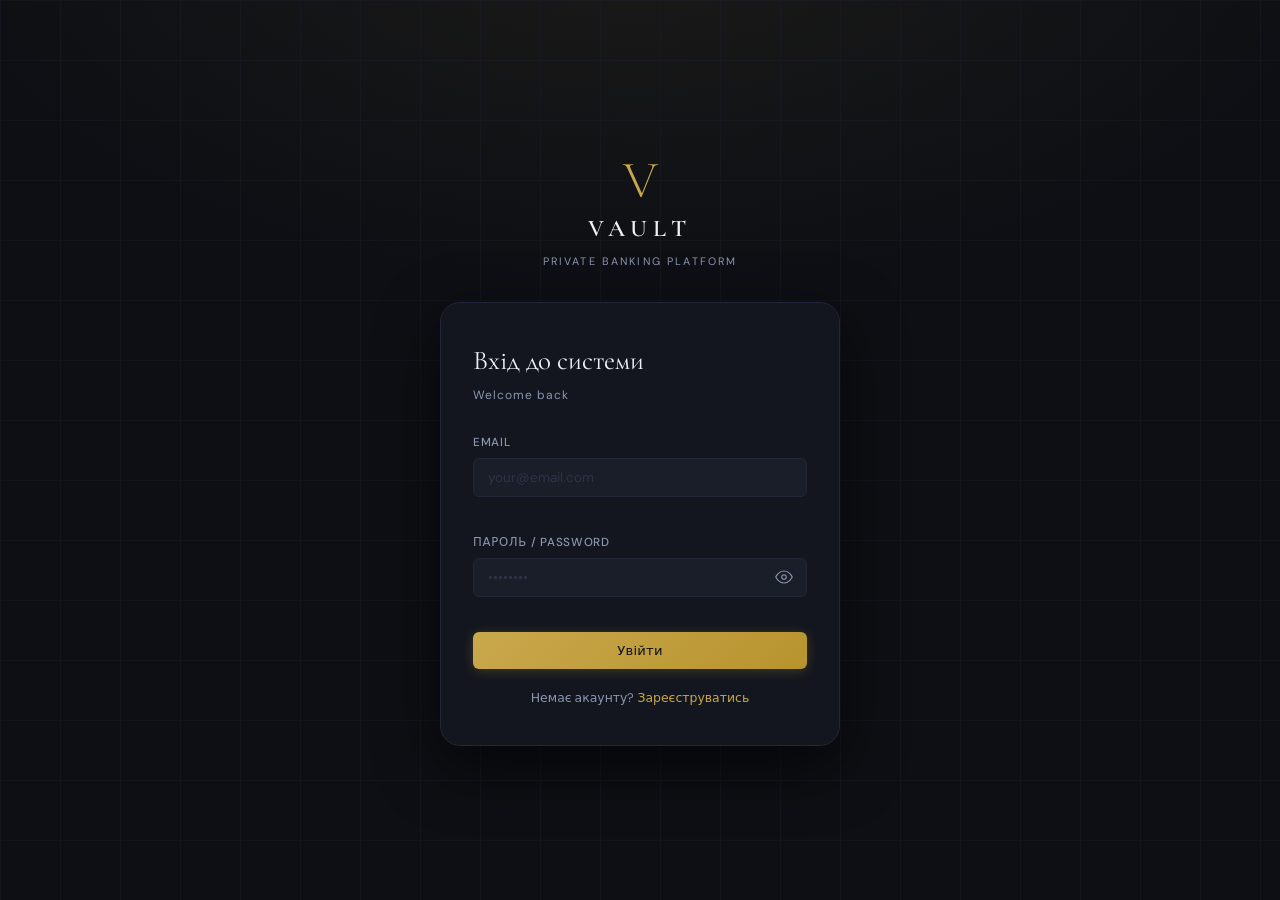
==== commit 605c52b6: "refactor code" ====
--- a/frontend/index.html
+++ b/frontend/index.html
@@ -37,7 +37,13 @@
         </div>
         <div class="field">
           <label class="field__label" for="login-password">Пароль / Password</label>
-          <input class="field__input" id="login-password" type="password" placeholder="••••••••" autocomplete="current-password" required />
+          <div class="field__password-wrap">
+            <input class="field__input" id="login-password" type="password" placeholder="••••••••" autocomplete="current-password" required />
+            <button type="button" class="field__eye-btn" id="login-password-eye" aria-label="Показати пароль">
+              <svg id="login-eye-show" class="field__eye-icon" viewBox="0 0 24 24" fill="none" stroke="currentColor" stroke-width="1.5"><path d="M1 12s4-8 11-8 11 8 11 8-4 8-11 8-11-8-11-8z"/><circle cx="12" cy="12" r="3"/></svg>
+              <svg id="login-eye-hide" class="field__eye-icon" style="display:none" viewBox="0 0 24 24" fill="none" stroke="currentColor" stroke-width="1.5"><path d="M17.94 17.94A10.07 10.07 0 0 1 12 20c-7 0-11-8-11-8a18.45 18.45 0 0 1 5.06-5.94M9.9 4.24A9.12 9.12 0 0 1 12 4c7 0 11 8 11 8a18.5 18.5 0 0 1-2.16 3.19m-6.72-1.07a3 3 0 1 1-4.24-4.24"/><line x1="1" y1="1" x2="23" y2="23"/></svg>
+            </button>
+          </div>
           <span class="field__error" id="login-password-err"></span>
         </div>
         <div id="login-error" class="alert alert--error hidden"></div>
@@ -54,21 +60,82 @@
       <h2 class="auth-card__title">Реєстрація</h2>
       <p class="auth-card__sub">Create your account</p>
       <form id="form-register" class="form" novalidate>
+
+        <!-- Ім'я та прізвище -->
+        <div class="field-row">
+          <div class="field">
+            <label class="field__label" for="reg-first-name">Ім'я / First name</label>
+            <input class="field__input" id="reg-first-name" type="text" placeholder="Іван" autocomplete="given-name" required />
+            <span class="field__error" id="reg-first-name-err"></span>
+          </div>
+          <div class="field">
+            <label class="field__label" for="reg-last-name">Прізвище / Last name</label>
+            <input class="field__input" id="reg-last-name" type="text" placeholder="Петренко" autocomplete="family-name" required />
+            <span class="field__error" id="reg-last-name-err"></span>
+          </div>
+        </div>
+
         <div class="field">
           <label class="field__label" for="reg-email">Email</label>
-          <input class="field__input" id="reg-email" type="email" placeholder="your@email.com" required />
+          <input class="field__input" id="reg-email" type="email" placeholder="your@email.com" autocomplete="email" required />
           <span class="field__error" id="reg-email-err"></span>
         </div>
         <div class="field">
           <label class="field__label" for="reg-phone">Телефон / Phone</label>
-          <input class="field__input" id="reg-phone" type="tel" placeholder="+380991234567" required />
+          <input class="field__input" id="reg-phone" type="tel" placeholder="+380991234567" autocomplete="tel" required />
           <span class="field__error" id="reg-phone-err"></span>
         </div>
+
+        <!-- Пароль зі слайдером та кнопкою ока -->
         <div class="field">
           <label class="field__label" for="reg-password">Пароль / Password</label>
-          <input class="field__input" id="reg-password" type="password" placeholder="мін. 8 символів" required minlength="8" />
+          <div class="field__password-wrap">
+            <input class="field__input" id="reg-password" type="password" placeholder="мін. 8 символів" autocomplete="new-password" required />
+            <button type="button" class="field__eye-btn" id="reg-password-eye" aria-label="Показати пароль">
+              <svg id="eye-icon-show" class="field__eye-icon" viewBox="0 0 24 24" fill="none" stroke="currentColor" stroke-width="1.5"><path d="M1 12s4-8 11-8 11 8 11 8-4 8-11 8-11-8-11-8z"/><circle cx="12" cy="12" r="3"/></svg>
+              <svg id="eye-icon-hide" class="field__eye-icon" style="display:none" viewBox="0 0 24 24" fill="none" stroke="currentColor" stroke-width="1.5"><path d="M17.94 17.94A10.07 10.07 0 0 1 12 20c-7 0-11-8-11-8a18.45 18.45 0 0 1 5.06-5.94M9.9 4.24A9.12 9.12 0 0 1 12 4c7 0 11 8 11 8a18.5 18.5 0 0 1-2.16 3.19m-6.72-1.07a3 3 0 1 1-4.24-4.24"/><line x1="1" y1="1" x2="23" y2="23"/></svg>
+            </button>
+          </div>
+
+          <!-- Слайдер надійності пароля -->
+          <div class="pwd-strength">
+            <div class="pwd-strength__bars">
+              <div class="pwd-strength__bar" id="pwd-bar-1"></div>
+              <div class="pwd-strength__bar" id="pwd-bar-2"></div>
+              <div class="pwd-strength__bar" id="pwd-bar-3"></div>
+              <div class="pwd-strength__bar" id="pwd-bar-4"></div>
+              <div class="pwd-strength__bar" id="pwd-bar-5"></div>
+            </div>
+            <span class="pwd-strength__label" id="pwd-strength-label"></span>
+          </div>
+
+          <!-- Вимоги до пароля -->
+          <ul class="pwd-reqs">
+            <li class="pwd-reqs__item" id="req-len">
+              <svg class="pwd-reqs__icon" viewBox="0 0 16 16" fill="none" stroke="currentColor" stroke-width="1.5"><circle cx="8" cy="8" r="6"/></svg>
+              Мінімум 8 символів
+            </li>
+            <li class="pwd-reqs__item" id="req-upper">
+              <svg class="pwd-reqs__icon" viewBox="0 0 16 16" fill="none" stroke="currentColor" stroke-width="1.5"><circle cx="8" cy="8" r="6"/></svg>
+              Велика літера (A–Z)
+            </li>
+            <li class="pwd-reqs__item" id="req-lower">
+              <svg class="pwd-reqs__icon" viewBox="0 0 16 16" fill="none" stroke="currentColor" stroke-width="1.5"><circle cx="8" cy="8" r="6"/></svg>
+              Мала літера (a–z)
+            </li>
+            <li class="pwd-reqs__item" id="req-digit">
+              <svg class="pwd-reqs__icon" viewBox="0 0 16 16" fill="none" stroke="currentColor" stroke-width="1.5"><circle cx="8" cy="8" r="6"/></svg>
+              Цифра (0–9)
+            </li>
+            <li class="pwd-reqs__item" id="req-special">
+              <svg class="pwd-reqs__icon" viewBox="0 0 16 16" fill="none" stroke="currentColor" stroke-width="1.5"><circle cx="8" cy="8" r="6"/></svg>
+              Спецсимвол (!@#$%^&amp;*…)
+            </li>
+          </ul>
+
           <span class="field__error" id="reg-password-err"></span>
         </div>
+
         <div id="reg-error" class="alert alert--error hidden"></div>
         <div id="reg-success" class="alert alert--success hidden"></div>
         <button class="btn btn--primary btn--full" type="submit">
@@ -114,7 +181,7 @@
         </a>
       </nav>
 
-      <a href="admin.html" class="nav-item" id="nav-admin" style="display:none;margin:0 12px 8px;border-top:1px solid var(--ink-3);padding-top:12px">
+      <a href="admin.html" class="nav-item" id="nav-admin" style="display:none;margin:0 12px 8px;border-top:1px solid var(--ink-3);padding-top:12px;color:var(--red)">
         <svg class="nav-item__icon" viewBox="0 0 24 24" fill="none" stroke="currentColor" stroke-width="1.5"><path d="M9 12l2 2 4-4m5.618-4.016A11.955 11.955 0 0 1 12 2.944a11.955 11.955 0 0 1-8.618 3.04A12.02 12.02 0 0 0 3 9c0 5.591 3.824 10.29 9 11.622 5.176-1.332 9-6.03 9-11.622 0-1.042-.133-2.052-.382-3.016z"/></svg>
         <span>Адмін панель</span>
       </a>
@@ -209,9 +276,15 @@
               <div class="transfer-arrow">
                 <svg viewBox="0 0 24 24" fill="none" stroke="currentColor" stroke-width="1.5"><path d="M12 5v14m7-7-7 7-7-7"/></svg>
               </div>
-              <div class="field">
-                <label class="field__label" for="tf-to">На рахунок / To (ID)</label>
-                <input class="field__input" id="tf-to" type="text" placeholder="account_id отримувача" required />
+             <div class="field">
+               <label class="field__label" for="tf-to">Номер картки отримувача (16 цифр)</label>
+                <input class="field__input"
+                  id="tf-to"
+                  type="text"
+                  placeholder="1234 5678 9012 3456"
+                  maxlength="19"
+                  inputmode="numeric"
+                  autocomplete="off" />
                 <span class="field__error" id="tf-to-err"></span>
               </div>
               <div class="field">
@@ -289,12 +362,14 @@
       </div>
       <form id="form-add-account" class="form" novalidate>
         <div class="field">
-          <label class="field__label" for="acc-card">Номер картки <span style="color:var(--silver);font-size:.7rem">(генерується автоматично)</span></label>
-          <div style="display:flex;gap:8px">
-            <input class="field__input" id="acc-card" type="text" placeholder="1234 **** **** 5678" required readonly style="cursor:default;flex:1" />
-            <button type="button" class="btn btn--outline btn--sm" id="btn-regen-card" title="Згенерувати новий номер" style="flex-shrink:0;padding:0 12px">↻</button>
-          </div>
-          <span class="field__error" id="acc-card-err"></span>
+          <label class="field__label">Номер картки <span style="color:var(--silver);font-size:.7rem">(генерується автоматично)</span></label>
+          <div style="display:flex;gap:8px;align-items:center">
+            <input class="field__input" id="acc-card" type="text" readonly
+                   style="font-family:var(--font-mono);letter-spacing:.1em;cursor:default;flex:1"
+                   placeholder="Натисніть ↻ або відкрийте знову" />
+            <button type="button" class="btn btn--outline btn--sm" id="btn-regen-card" title="Згенерувати новий номер" style="flex-shrink:0;padding:0 14px;height:40px">↻</button>
+          </div>
+          <span style="font-size:.72rem;color:var(--silver);margin-top:2px">Повний номер зберігається у системі для переказів</span>
         </div>
         <div class="field">
           <label class="field__label" for="acc-currency">Валюта</label>
--- a/frontend/css/components.css
+++ b/frontend/css/components.css
@@ -66,6 +66,16 @@
 .form { display: flex; flex-direction: column; gap: 18px; }
 
 .field { display: flex; flex-direction: column; gap: 6px; }
+
+/* Два поля в рядок (ім'я + прізвище) */
+.field-row {
+  display: grid;
+  grid-template-columns: 1fr 1fr;
+  gap: 12px;
+}
+@media (max-width: 480px) {
+  .field-row { grid-template-columns: 1fr; }
+}
 
 .field__label {
   font-size: .78rem;
@@ -120,6 +130,116 @@
   pointer-events: none;
 }
 .field__input--prefixed { padding-left: 34px; }
+
+/* ── Password field with eye button ──────────────── */
+.field__password-wrap {
+  position: relative;
+}
+.field__password-wrap .field__input {
+  padding-right: 44px;
+}
+.field__eye-btn {
+  position: absolute;
+  right: 10px;
+  top: 50%;
+  transform: translateY(-50%);
+  background: none;
+  border: none;
+  padding: 4px;
+  color: var(--silver);
+  cursor: pointer;
+  border-radius: var(--radius-sm);
+  display: flex;
+  align-items: center;
+  justify-content: center;
+  transition: color var(--t-fast);
+}
+.field__eye-btn:hover { color: var(--mist); }
+.field__eye-icon {
+  width: 18px;
+  height: 18px;
+  display: block;
+  pointer-events: none;
+}
+
+/* ── Password Strength Meter ──────────────────────── */
+.pwd-strength {
+  display: flex;
+  align-items: center;
+  gap: 10px;
+  margin-top: 8px;
+}
+
+.pwd-strength__bars {
+  display: flex;
+  gap: 4px;
+  flex: 1;
+}
+
+.pwd-strength__bar {
+  flex: 1;
+  height: 3px;
+  border-radius: 99px;
+  background: var(--ink-3);
+  transition: background var(--t-base);
+}
+
+.pwd-strength__bar--weak   { background: var(--red); }
+.pwd-strength__bar--fair   { background: var(--amber); }
+.pwd-strength__bar--good   { background: #7fcd75; }
+.pwd-strength__bar--strong { background: var(--green); }
+
+.pwd-strength__label {
+  font-size: .72rem;
+  font-family: var(--font-mono);
+  letter-spacing: .04em;
+  white-space: nowrap;
+  color: var(--silver);
+  min-width: 80px;
+  text-align: right;
+  transition: color var(--t-base);
+}
+.pwd-strength__label--weak   { color: var(--red); }
+.pwd-strength__label--fair   { color: var(--amber); }
+.pwd-strength__label--good   { color: #7fcd75; }
+.pwd-strength__label--strong { color: var(--green); }
+
+/* ── Password Requirements List ───────────────────── */
+.pwd-reqs {
+  list-style: none;
+  display: flex;
+  flex-direction: column;
+  gap: 4px;
+  margin-top: 10px;
+  padding: 10px 12px;
+  background: var(--ink-2);
+  border: 1px solid var(--ink-3);
+  border-radius: var(--radius-sm);
+}
+
+.pwd-reqs__item {
+  display: flex;
+  align-items: center;
+  gap: 7px;
+  font-size: .78rem;
+  color: var(--silver);
+  transition: color var(--t-base);
+}
+
+.pwd-reqs__icon {
+  width: 12px;
+  height: 12px;
+  flex-shrink: 0;
+  transition: stroke var(--t-base);
+}
+
+/* Met стан — зелений */
+.pwd-reqs__item--met {
+  color: var(--green);
+}
+.pwd-reqs__item--met .pwd-reqs__icon {
+  stroke: var(--green);
+}
 
 /* ── Alerts ───────────────────────────────────────── */
 .alert {
@@ -285,8 +405,8 @@
   font-weight: 500;
   letter-spacing: .04em;
 }
-.tx-item__icon--out { background: var(--red-dim); color: #fca5a5; }
-.tx-item__icon__icon--in  { background: var(--green-dim); color: #6ee7b7; }
+.tx-item__icon--out { background: var(--red-dim);   color: #fca5a5; }
+.tx-item__icon--in  { background: var(--green-dim); color: #6ee7b7; }
 
 .tx-item__body { flex: 1; min-width: 0; }
 .tx-item__desc {
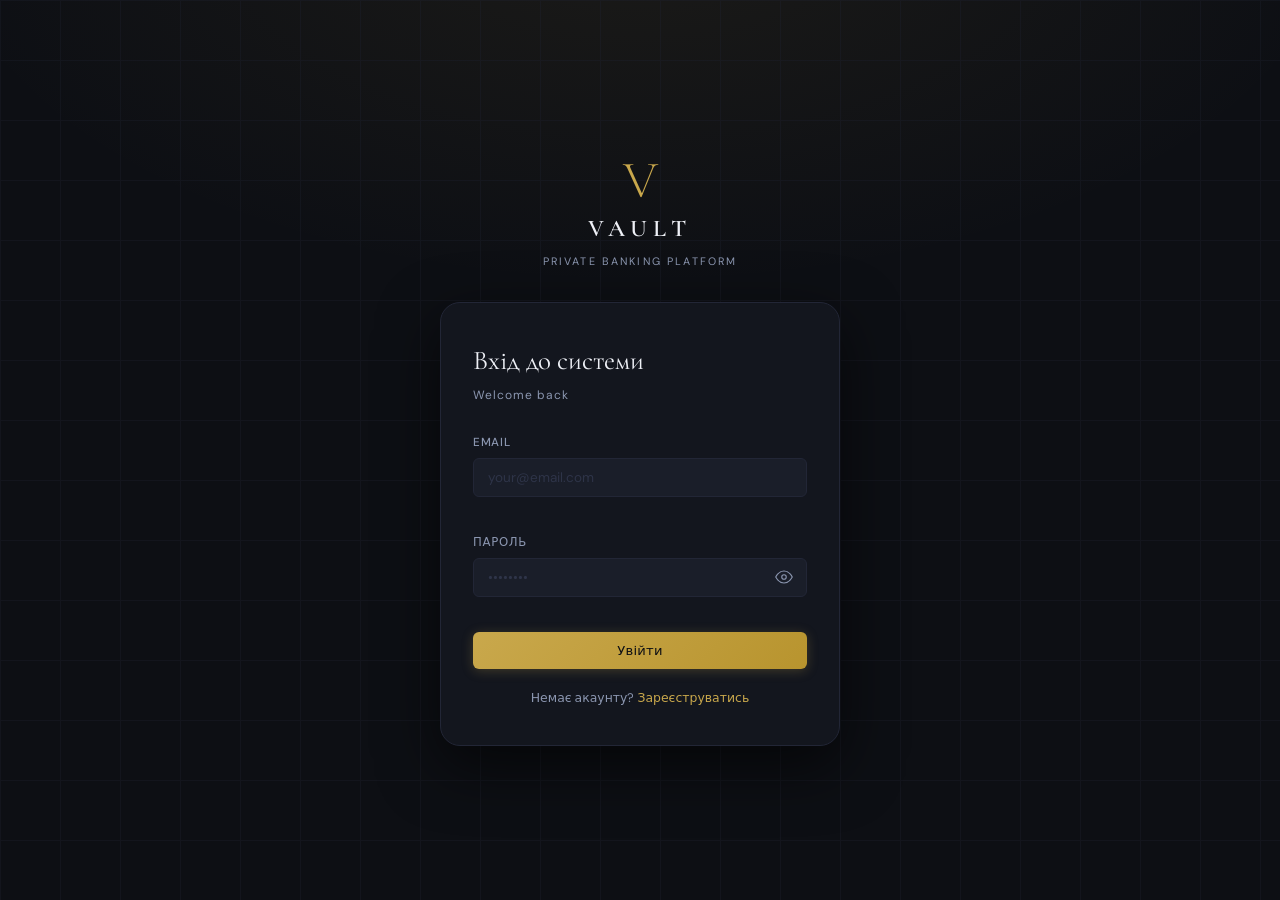
==== commit d70e268b: "upd" ====
--- a/frontend/index.html
+++ b/frontend/index.html
@@ -13,10 +13,81 @@
   <link rel="stylesheet" href="css/layout.css" />
   <link rel="stylesheet" href="css/pages.css" />
   <link rel="stylesheet" href="css/animations.css" />
+   <link rel="stylesheet" href="css/filters.css" />
   <link rel="stylesheet" href="css/mobile.css" />
+  <link rel="stylesheet" href="css/blocked.css" />
+  <link rel="stylesheet" href="css/profile.css" />
 </head>
 <body>
 
+  <!-- ── Сторінка заблокованого користувача ─────────────────────── -->
+  <div id="blocked-wrapper" class="blocked-wrapper hidden">
+    <div class="blocked-card">
+
+      <!-- Заголовок -->
+      <div class="blocked-card__header">
+        <div class="blocked-card__icon">🔒</div>
+        <h2 class="blocked-card__title">Акаунт заблоковано</h2>
+        <div class="blocked-card__subtitle">Account suspended</div>
+        <div class="blocked-card__email" id="blocked-email"></div>
+      </div>
+
+      <!-- Причина -->
+      <div class="blocked-reason">
+        <div class="blocked-reason__label">
+          <svg width="12" height="12" viewBox="0 0 24 24" fill="none"
+               stroke="currentColor" stroke-width="2.5">
+            <circle cx="12" cy="12" r="10"/>
+            <line x1="12" y1="8"  x2="12"    y2="12"/>
+            <line x1="12" y1="16" x2="12.01" y2="16"/>
+          </svg>
+          Причина блокування
+        </div>
+        <div class="blocked-reason__text" id="blocked-reason">
+          Причину не вказано
+        </div>
+      </div>
+
+      <!-- Форма запиту на розблокування -->
+      <div class="blocked-divider">Запит на розблокування</div>
+
+      <div class="blocked-request__title">Оскаржити рішення</div>
+      <p class="blocked-request__hint">
+        Якщо ви вважаєте блокування помилковим — опишіть ситуацію
+        і адміністратор розгляне ваш запит.
+      </p>
+
+      <form id="blocked-request-form" class="form" novalidate>
+        <div class="field">
+          <label class="field__label" for="blocked-request-message">
+            Повідомлення <span style="color:var(--red)">*</span>
+          </label>
+          <textarea
+            class="field__input field__textarea"
+            id="blocked-request-message"
+            rows="3"
+            placeholder="Поясніть, чому ваш акаунт слід розблокувати..."
+            maxlength="1000"
+          ></textarea>
+        </div>
+        <div id="blocked-request-error"   class="alert alert--error   hidden"></div>
+        <div id="blocked-request-success" class="alert alert--success hidden"></div>
+        <button class="btn btn--primary btn--full" type="submit">
+          <span class="btn__text">Надіслати запит на розблокування</span>
+          <span class="btn__loader hidden"></span>
+        </button>
+      </form>
+
+      <!-- Вийти -->
+      <div class="blocked-footer">
+        <button id="blocked-logout-btn" class="btn btn--ghost"
+                style="color:var(--silver);font-size:.8rem">
+          ← Вийти з акаунту
+        </button>
+      </div>
+
+    </div>
+  </div>
   <!-- ── Auth pages (shown when logged out) ─────────────────────────── -->
   <div id="auth-wrapper" class="auth-wrapper">
     <div class="auth-brand">
@@ -27,16 +98,16 @@
 
     <!-- Login -->
     <div id="page-login" class="auth-card active">
-      <h2 class="auth-card__title">Вхід до системи</h2>
+      <h2 class="auth-card__title" data-i18n="auth.login.title">Вхід до системи</h2>
       <p class="auth-card__sub">Welcome back</p>
       <form id="form-login" class="form" novalidate>
         <div class="field">
-          <label class="field__label" for="login-email">Email</label>
+          <label class="field__label" for="login-email" data-i18n="auth.login.email">Email</label>
           <input class="field__input" id="login-email" type="email" placeholder="your@email.com" autocomplete="email" required />
           <span class="field__error" id="login-email-err"></span>
         </div>
         <div class="field">
-          <label class="field__label" for="login-password">Пароль / Password</label>
+          <label class="field__label" for="login-password" data-i18n="auth.login.password">Пароль</label>
           <div class="field__password-wrap">
             <input class="field__input" id="login-password" type="password" placeholder="••••••••" autocomplete="current-password" required />
             <button type="button" class="field__eye-btn" id="login-password-eye" aria-label="Показати пароль">
@@ -48,7 +119,7 @@
         </div>
         <div id="login-error" class="alert alert--error hidden"></div>
         <button class="btn btn--primary btn--full" type="submit">
-          <span class="btn__text">Увійти</span>
+          <span class="btn__text" data-i18n="auth.login.btn">Увійти</span>
           <span class="btn__loader hidden"></span>
         </button>
       </form>
@@ -57,19 +128,19 @@
 
     <!-- Register -->
     <div id="page-register" class="auth-card">
-      <h2 class="auth-card__title">Реєстрація</h2>
+      <h2 class="auth-card__title" data-i18n="auth.register.title">Реєстрація</h2>
       <p class="auth-card__sub">Create your account</p>
       <form id="form-register" class="form" novalidate>
 
         <!-- Ім'я та прізвище -->
         <div class="field-row">
           <div class="field">
-            <label class="field__label" for="reg-first-name">Ім'я / First name</label>
+            <label class="field__label" for="reg-first-name" data-i18n="auth.register.first_name">Ім'я</label>
             <input class="field__input" id="reg-first-name" type="text" placeholder="Іван" autocomplete="given-name" required />
             <span class="field__error" id="reg-first-name-err"></span>
           </div>
           <div class="field">
-            <label class="field__label" for="reg-last-name">Прізвище / Last name</label>
+            <label class="field__label" for="reg-last-name" data-i18n="auth.register.last_name">Прізвище</label>
             <input class="field__input" id="reg-last-name" type="text" placeholder="Петренко" autocomplete="family-name" required />
             <span class="field__error" id="reg-last-name-err"></span>
           </div>
@@ -81,14 +152,14 @@
           <span class="field__error" id="reg-email-err"></span>
         </div>
         <div class="field">
-          <label class="field__label" for="reg-phone">Телефон / Phone</label>
+          <label class="field__label" for="reg-phone" data-i18n="auth.register.phone">Телефон</label>
           <input class="field__input" id="reg-phone" type="tel" placeholder="+380991234567" autocomplete="tel" required />
           <span class="field__error" id="reg-phone-err"></span>
         </div>
 
         <!-- Пароль зі слайдером та кнопкою ока -->
         <div class="field">
-          <label class="field__label" for="reg-password">Пароль / Password</label>
+          <label class="field__label" for="reg-password" data-i18n="auth.register.password">Пароль</label>
           <div class="field__password-wrap">
             <input class="field__input" id="reg-password" type="password" placeholder="мін. 8 символів" autocomplete="new-password" required />
             <button type="button" class="field__eye-btn" id="reg-password-eye" aria-label="Показати пароль">
@@ -139,7 +210,7 @@
         <div id="reg-error" class="alert alert--error hidden"></div>
         <div id="reg-success" class="alert alert--success hidden"></div>
         <button class="btn btn--primary btn--full" type="submit">
-          <span class="btn__text">Зареєструватись</span>
+          <span class="btn__text" data-i18n="auth.register.btn">Зареєструватись</span>
           <span class="btn__loader hidden"></span>
         </button>
       </form>
@@ -159,31 +230,41 @@
       </div>
 
       <nav class="sidebar__nav">
+
+
+
         <a class="nav-item active" data-page="dashboard" href="#">
           <svg class="nav-item__icon" viewBox="0 0 24 24" fill="none" stroke="currentColor" stroke-width="1.5"><rect x="3" y="3" width="7" height="7" rx="1"/><rect x="14" y="3" width="7" height="7" rx="1"/><rect x="3" y="14" width="7" height="7" rx="1"/><rect x="14" y="14" width="7" height="7" rx="1"/></svg>
-          <span>Огляд</span>
+          <span data-i18n="nav.dashboard">Огляд</span>
         </a>
         <a class="nav-item" data-page="accounts" href="#">
           <svg class="nav-item__icon" viewBox="0 0 24 24" fill="none" stroke="currentColor" stroke-width="1.5"><rect x="2" y="5" width="20" height="14" rx="2"/><path d="M2 10h20"/></svg>
-          <span>Рахунки</span>
+          <span data-i18n="nav.accounts">Рахунки</span>
         </a>
         <a class="nav-item" data-page="transfer" href="#">
           <svg class="nav-item__icon" viewBox="0 0 24 24" fill="none" stroke="currentColor" stroke-width="1.5"><path d="M7 16V4m0 0L3 8m4-4 4 4M17 8v12m0 0 4-4m-4 4-4-4"/></svg>
-          <span>Переказ</span>
+          <span data-i18n="nav.transfer">Переказ</span>
         </a>
         <a class="nav-item" data-page="transactions" href="#">
           <svg class="nav-item__icon" viewBox="0 0 24 24" fill="none" stroke="currentColor" stroke-width="1.5"><path d="M9 5H7a2 2 0 0 0-2 2v12a2 2 0 0 0 2 2h10a2 2 0 0 0 2-2V7a2 2 0 0 0-2-2h-2M9 5a2 2 0 0 0 2 2h2a2 2 0 0 0 2-2M9 5a2 2 0 0 1 2-2h2a2 2 0 0 1 2 2"/></svg>
-          <span>Транзакції</span>
+          <span data-i18n="nav.transactions">Транзакції</span>
         </a>
         <a class="nav-item" data-page="requests" href="#">
           <svg class="nav-item__icon" viewBox="0 0 24 24" fill="none" stroke="currentColor" stroke-width="1.5"><path d="M8 12h.01M12 12h.01M16 12h.01M21 12c0 4.418-4.03 8-9 8a9.863 9.863 0 0 1-4.255-.949L3 20l1.395-3.72C3.512 15.042 3 13.574 3 12c0-4.418 4.03-8 9-8s9 3.582 9 8z"/></svg>
-          <span>Запити</span>
+          <span data-i18n="nav.requests">Запити</span>
+        </a>
+        <a class="nav-item" data-page="profile" href="#">
+           <svg class="nav-item__icon" viewBox="0 0 24 24" fill="none" stroke="currentColor" stroke-width="1.5">
+           <path d="M20 21v-2a4 4 0 0 0-4-4H8a4 4 0 0 0-4 4v2"/>
+            <circle cx="12" cy="7" r="4"/>
+          </svg>
+          <span data-i18n="nav.profile">Кабінет</span>
         </a>
       </nav>
 
       <a href="admin.html" class="nav-item" id="nav-admin" style="display:none;margin:0 12px 8px;border-top:1px solid var(--ink-3);padding-top:12px;color:var(--red)">
         <svg class="nav-item__icon" viewBox="0 0 24 24" fill="none" stroke="currentColor" stroke-width="1.5"><path d="M9 12l2 2 4-4m5.618-4.016A11.955 11.955 0 0 1 12 2.944a11.955 11.955 0 0 1-8.618 3.04A12.02 12.02 0 0 0 3 9c0 5.591 3.824 10.29 9 11.622 5.176-1.332 9-6.03 9-11.622 0-1.042-.133-2.052-.382-3.016z"/></svg>
-        <span>Адмін панель</span>
+        <span data-i18n="nav.admin">Адмін панель</span>
       </a>
       <div class="sidebar__bottom">
         <div class="user-chip" id="sidebar-user">
@@ -205,7 +286,7 @@
         <button class="topbar__burger" id="sidebar-toggle" aria-label="Menu">
           <span></span><span></span><span></span>
         </button>
-        <h1 class="topbar__title" id="page-title">Огляд</h1>
+        <h1 class="topbar__title" id="page-title" data-i18n="nav.dashboard">Огляд</h1>
         <div class="topbar__lang">
           <button class="lang-btn active" data-lang="uk">UA</button>
           <button class="lang-btn" data-lang="en">EN</button>
@@ -216,32 +297,32 @@
       <section id="page-dashboard" class="page active">
         <div class="stats-grid" id="stats-grid">
           <div class="stat-card stat-card--gold">
-            <div class="stat-card__label">Загальний баланс</div>
+            <div class="stat-card__label" data-i18n="dash.total_balance">Загальний баланс</div>
             <div class="stat-card__value" id="stat-total">0.00 ₴</div>
-            <div class="stat-card__sub">Всі рахунки</div>
+            <div class="stat-card__sub" data-i18n="dash.all_accounts">Всі рахунки</div>
           </div>
           <div class="stat-card">
-            <div class="stat-card__label">Рахунків</div>
+            <div class="stat-card__label" data-i18n="dash.accounts_count">Рахунків</div>
             <div class="stat-card__value" id="stat-accounts">0</div>
-            <div class="stat-card__sub">Активних</div>
+            <div class="stat-card__sub" data-i18n="dash.accounts_active">Активних</div>
           </div>
           <div class="stat-card">
-            <div class="stat-card__label">Останній переказ</div>
+            <div class="stat-card__label" data-i18n="dash.last_tx">Останній переказ</div>
             <div class="stat-card__value" id="stat-last-tx">—</div>
             <div class="stat-card__sub" id="stat-last-tx-date">—</div>
           </div>
         </div>
 
         <div class="section-header">
-          <h2 class="section-title">Мої рахунки</h2>
-          <button class="btn btn--outline btn--sm" id="dash-add-account">+ Додати</button>
+          <h2 class="section-title" data-i18n="dash.my_accounts">Мої рахунки</h2>
+          <button class="btn btn--outline btn--sm" id="dash-add-account" data-i18n="dash.add">+ Додати</button>
         </div>
         <div class="cards-row" id="dash-accounts-list">
           <div class="empty-state">Рахунки не знайдено</div>
         </div>
 
         <div class="section-header">
-          <h2 class="section-title">Останні транзакції</h2>
+          <h2 class="section-title" data-i18n="dash.recent_tx">Останні транзакції</h2>
         </div>
         <div class="tx-list" id="dash-tx-list">
           <div class="empty-state">Транзакцій немає</div>
@@ -251,8 +332,8 @@
       <!-- Accounts -->
       <section id="page-accounts" class="page">
         <div class="section-header">
-          <h2 class="section-title">Банківські рахунки</h2>
-          <button class="btn btn--primary btn--sm" id="btn-open-add-account">+ Новий рахунок</button>
+          <h2 class="section-title" data-i18n="acc.title">Банківські рахунки</h2>
+          <button class="btn btn--primary btn--sm" id="btn-open-add-account" data-i18n="acc.new">+ Новий рахунок</button>
         </div>
         <div class="accounts-grid" id="accounts-grid">
           <div class="empty-state">Рахунки не знайдено</div>
@@ -263,11 +344,11 @@
       <section id="page-transfer" class="page">
         <div class="transfer-container">
           <div class="transfer-card">
-            <h2 class="transfer-card__title">Переказ коштів</h2>
-            <p class="transfer-card__sub">Instant transfer between accounts</p>
+            <h2 class="transfer-card__title" data-i18n="tf.title">Переказ коштів</h2>
+            <p class="transfer-card__sub" data-i18n="tf.sub">Миттєвий переказ між рахунками</p>
             <form id="form-transfer" class="form" novalidate>
               <div class="field">
-                <label class="field__label" for="tf-from">З рахунку / From</label>
+                <label class="field__label" for="tf-from" data-i18n="tf.from">З рахунку</label>
                 <select class="field__input field__select" id="tf-from" required>
                   <option value="">— оберіть рахунок —</option>
                 </select>
@@ -277,7 +358,7 @@
                 <svg viewBox="0 0 24 24" fill="none" stroke="currentColor" stroke-width="1.5"><path d="M12 5v14m7-7-7 7-7-7"/></svg>
               </div>
              <div class="field">
-               <label class="field__label" for="tf-to">Номер картки отримувача (16 цифр)</label>
+               <label class="field__label" for="tf-to" data-i18n="tf.to">Номер картки отримувача (16 цифр)</label>
                 <input class="field__input"
                   id="tf-to"
                   type="text"
@@ -288,7 +369,7 @@
                 <span class="field__error" id="tf-to-err"></span>
               </div>
               <div class="field">
-                <label class="field__label" for="tf-amount">Сума / Amount</label>
+                <label class="field__label" for="tf-amount" data-i18n="tf.amount">Сума</label>
                 <div class="field__prefix-wrap">
                   <span class="field__prefix" id="tf-currency-badge">₴</span>
                   <input class="field__input field__input--prefixed" id="tf-amount" type="number" min="0.01" step="0.01" placeholder="0.00" required />
@@ -296,13 +377,13 @@
                 <span class="field__error" id="tf-amount-err"></span>
               </div>
               <div class="field">
-                <label class="field__label" for="tf-desc">Призначення (необов'язково)</label>
+                <label class="field__label" for="tf-desc" data-i18n="tf.desc">Призначення (необов'язково)</label>
                 <input class="field__input" id="tf-desc" type="text" placeholder="За що переказ..." maxlength="255" />
               </div>
               <div id="tf-error" class="alert alert--error hidden"></div>
               <div id="tf-success" class="alert alert--success hidden"></div>
               <button class="btn btn--primary btn--full" type="submit">
-                <span class="btn__text">Виконати переказ</span>
+                <span class="btn__text" data-i18n="tf.btn">Виконати переказ</span>
                 <span class="btn__loader hidden"></span>
               </button>
             </form>
@@ -313,26 +394,22 @@
       <!-- Transactions -->
       <section id="page-transactions" class="page">
         <div class="section-header">
-          <h2 class="section-title">Транзакції</h2>
-          <div class="filter-row">
-            <select class="field__input field__select field__select--sm" id="tx-account-filter">
-              <option value="">Всі рахунки</option>
-            </select>
-          </div>
+          <h2 class="section-title" data-i18n="tx.title">Транзакції</h2>
         </div>
         <div class="tx-table-wrap">
           <table class="tx-table">
             <thead>
               <tr>
-                <th>Дата</th>
-                <th>Тип</th>
-                <th>Опис</th>
-                <th>Статус</th>
-                <th class="text-right">Сума</th>
+                <th data-i18n="tx.col.date">Дата</th>
+                <th data-i18n="tx.col.id">№ ID</th>
+                <th data-i18n="tx.col.type">Тип</th>
+                <th data-i18n="tx.col.desc">Опис</th>
+                <th data-i18n="tx.col.status">Статус</th>
+                <th class="text-right" data-i18n="tx.col.amount">Сума</th>
               </tr>
             </thead>
             <tbody id="tx-table-body">
-              <tr><td colspan="5" class="empty-state">Транзакцій немає</td></tr>
+              <tr><td colspan="6" class="empty-state">Транзакцій немає</td></tr>
             </tbody>
           </table>
         </div>
@@ -342,11 +419,18 @@
       <!-- Requests -->
       <section id="page-requests" class="page">
         <div class="section-header">
-          <h2 class="section-title">Мої запити</h2>
-          <button class="btn btn--primary btn--sm" id="btn-open-add-request">+ Новий запит</button>
+          <h2 class="section-title" data-i18n="req.title">Мої запити</h2>
+          <button class="btn btn--primary btn--sm" id="btn-open-add-request" data-i18n="req.new">+ Новий запит</button>
         </div>
         <div class="requests-list" id="requests-list">
           <div class="empty-state">Запитів немає</div>
+        </div>
+      </section>
+
+      <!-- Profile / Особистий кабінет -->
+      <section id="page-profile" class="page">
+        <div id="profile-container">
+          <!-- Контент завантажується динамічно через ProfilePage.load() -->
         </div>
       </section>
     </main>
@@ -357,7 +441,7 @@
     <!-- Add Account Modal -->
     <div class="modal hidden" id="modal-add-account">
       <div class="modal__header">
-        <h3 class="modal__title">Новий рахунок</h3>
+        <h3 class="modal__title" data-i18n="acc.modal.title">Новий рахунок</h3>
         <button class="modal__close" data-close-modal="modal-add-account">✕</button>
       </div>
       <form id="form-add-account" class="form" novalidate>
@@ -385,40 +469,41 @@
           <span class="field__error" id="acc-balance-err"></span>
         </div>
         <div id="acc-error" class="alert alert--error hidden"></div>
-        <button class="btn btn--primary btn--full" type="submit">Створити рахунок</button>
+        <button class="btn btn--primary btn--full" type="submit" data-i18n="acc.modal.btn">Створити рахунок</button>
       </form>
     </div>
 
     <!-- Add Request Modal -->
     <div class="modal hidden" id="modal-add-request">
       <div class="modal__header">
-        <h3 class="modal__title">Новий запит</h3>
+        <h3 class="modal__title" data-i18n="req.modal.title">Новий запит</h3>
         <button class="modal__close" data-close-modal="modal-add-request">✕</button>
       </div>
       <form id="form-add-request" class="form" novalidate>
         <div class="field">
-          <label class="field__label" for="req-account">Рахунок</label>
+          <label class="field__label" for="req-account" data-i18n="req.modal.acc">Рахунок</label>
           <select class="field__input field__select" id="req-account" required>
             <option value="">— оберіть рахунок —</option>
           </select>
           <span class="field__error" id="req-account-err"></span>
         </div>
         <div class="field">
-          <label class="field__label" for="req-type">Тип запиту</label>
+          <label class="field__label" for="req-type" data-i18n="req.modal.type">Тип запиту</label>
           <select class="field__input field__select" id="req-type" required>
             <option value="UNBLOCK">Розблокування / Unblock</option>
-            <option value="BLOCK">Блокування / Block</option>
-            <option value="LIMIT_CHANGE">Зміна ліміту / Limit change</option>
           </select>
         </div>
         <div class="field">
-          <label class="field__label" for="req-message">Повідомлення</label>
+          <label class="field__label" for="req-message" data-i18n="req.modal.msg">Повідомлення</label>
           <textarea class="field__input field__textarea" id="req-message" rows="3" placeholder="Опишіть причину запиту..." required maxlength="1000"></textarea>
           <span class="field__error" id="req-message-err"></span>
         </div>
         <div id="req-error" class="alert alert--error hidden"></div>
         <div id="req-success" class="alert alert--success hidden"></div>
-        <button class="btn btn--primary btn--full" type="submit">Надіслати запит</button>
+        <button class="btn btn--primary btn--full" type="submit">
+          <span class="btn__text" data-i18n="req.modal.btn">Надіслати запит</span>
+          <span class="btn__loader hidden"></span>
+        </button>
       </form>
     </div>
   </div>
@@ -426,15 +511,321 @@
   <!-- Toast notifications -->
   <div class="toast-container" id="toast-container"></div>
 
-  <script src="js/api.js"></script>
+  <script>
+const API_BASE = 'http://localhost:8000';
+
+const Api = (() => {
+    async function _fetch(path, options = {}, retry = true) {
+        const accessToken = Store.get('accessToken');
+        const headers = { 'Content-Type': 'application/json', ...options.headers };
+        if (accessToken) headers['Authorization'] = `Bearer ${accessToken}`;
+
+        const res = await fetch(`${API_BASE}${path}`, { ...options, headers });
+
+        if (res.status === 401 && retry) {
+            const refreshed = await _tryRefresh();
+            if (refreshed) return _fetch(path, options, false);
+            Store.clear();
+            App.showAuth();
+            throw new Error('Session expired');
+        }
+
+        if (!res.ok) {
+            let detail = `HTTP ${res.status}`;
+            try {
+                const body = await res.json();
+                detail = body.detail || JSON.stringify(body);
+            } catch {}
+            throw new Error(detail);
+        }
+
+        if (res.status === 204) return null;
+        return res.json();
+    }
+
+    async function _tryRefresh() {
+        const refreshToken = Store.get('refreshToken');
+        if (!refreshToken) return false;
+        try {
+            const data = await fetch(`${API_BASE}/users/refresh`, {
+                method: 'POST',
+                headers: { 'Content-Type': 'application/json' },
+                body: JSON.stringify({ refresh_token: refreshToken }),
+            }).then(r => r.json());
+            if (data.access_token) {
+                Store.set('accessToken', data.access_token);
+                return true;
+            }
+        } catch {}
+        return false;
+    }
+
+    const get  = (path)       => _fetch(path, { method: 'GET' });
+    const post = (path, body) => _fetch(path, { method: 'POST', body: JSON.stringify(body) });
+    const patch= (path, body) => _fetch(path, { method: 'PATCH', body: JSON.stringify(body) });
+    const del  = (path)       => _fetch(path, { method: 'DELETE' });
+
+    // Auth
+    const login = (email, password) => {
+        const form = new URLSearchParams({ username: email, password });
+        return fetch(`${API_BASE}/users/login`, {
+            method: 'POST',
+            headers: { 'Content-Type': 'application/x-www-form-urlencoded' },
+            body: form,
+        }).then(async res => {
+            if (!res.ok) {
+                const body = await res.json().catch(() => ({}));
+                throw new Error(body.detail || `HTTP ${res.status}`);
+            }
+            return res.json();
+        });
+    };
+
+    const register = (data) => post('/users/', data);
+    const logout   = (rt)   => post('/users/logout', { refresh_token: rt });
+    const getMe    = ()     => get('/users/me');
+
+    // Accounts
+    const createAccount   = (data) => post('/accounts/', data);
+    const getUserAccounts = (uid)  => get(`/accounts/user/${uid}`);
+    const getAccount      = (id)   => get(`/accounts/${id}`);
+    const deleteAccount   = (id)   => del(`/accounts/${id}`);
+    const patchAccount    = (id, body) => patch(`/accounts/${id}`, body);
+
+    // Transfer
+    const transfer = (data) => post('/accounts/transfer', data);
+
+    // Transactions
+    const getAccountTx = (accId, limit = 50, offset = 0) =>
+        get(`/transactions/account/${accId}?limit=${limit}&offset=${offset}`);
+    const getTx = (id) => get(`/transactions/${id}`);
+
+    // Requests
+    const createRequest   = (data) => post('/requests/', data);
+    const getUserRequests = (uid)  => get(`/requests/user/${uid}`);
+
+    return {
+        login, register, logout, getMe,
+        createAccount, getUserAccounts, getAccount, deleteAccount, patchAccount,
+        transfer,
+        getAccountTx, getTx,
+        createRequest, getUserRequests,
+    };
+})();
+
+</script>
   <script src="js/store.js"></script>
+  <script src="js/i18n.js"></script>
   <script src="js/ui.js"></script>
   <script src="js/pages/auth.js"></script>
   <script src="js/pages/dashboard.js"></script>
-  <script src="js/pages/accounts.js"></script>
+  <script>
+
+const AccountsPage = (() => {
+
+    let _accounts = [];
+
+    function generateCardNumber() {
+        const seg = () => String(Math.floor(1000 + Math.random() * 9000));
+        return seg() + seg() + seg() + seg();
+    }
+
+    function formatDisplay(num16) {
+        return num16.replace(/(\d{4})(\d{4})(\d{4})(\d{4})/, '$1 $2 $3 $4');
+    }
+
+    function setCardNumber(num16) {
+        const input = document.getElementById('acc-card');
+        if (input) {
+            input.value = formatDisplay(num16);
+            input.dataset.full = num16;
+        }
+    }
+
+    async function load() {
+        const user = Store.getUser();
+        if (!user) return;
+
+        const grid = document.getElementById('accounts-grid');
+        grid.innerHTML = '<div class="empty-state skeleton" style="height:160px;border-radius:12px"></div>';
+
+        try {
+            _accounts = await Api.getUserAccounts(user.id);
+            _render(_accounts, grid);
+            _populateSelects(_accounts);
+        } catch (err) {
+            grid.innerHTML = `<div class="empty-state">Помилка: ${err.message}</div>`;
+        }
+    }
+
+    function _render(accounts, grid) {
+        grid.innerHTML = '';
+        if (accounts.length === 0) {
+            grid.innerHTML = '<div class="empty-state" style="grid-column:1/-1">У вас поки немає рахунків.</div>';
+            return;
+        }
+        accounts.forEach(acc => grid.appendChild(_buildCardWrapper(acc)));
+    }
+
+    function _buildCardWrapper(acc) {
+        const wrapper = document.createElement('div');
+        wrapper.style.cssText = 'display:flex;flex-direction:column;gap:8px;';
+
+        // Bank card
+        const el = document.createElement('div');
+        el.className = `bank-card${acc.status === 'blocked' ? ' bank-card--blocked' : ''}`;
+        el.dataset.id = acc.id;
+        const sym = { UAH: '₴', USD: '$', EUR: '€' }[acc.currency] || acc.currency;
+
+        el.innerHTML = `
+            <div class="bank-card__chip"></div>
+            <div class="bank-card__number">${acc.card_number}</div>
+            <div class="bank-card__footer">
+                <div>
+                    <div class="bank-card__balance">${sym}${Number(acc.balance).toLocaleString('uk-UA', { minimumFractionDigits: 2 })}</div>
+                    <div class="bank-card__status">${acc.status === 'active' ? '● Active' : '○ Blocked'}</div>
+                </div>
+                <div class="bank-card__currency">${acc.currency}</div>
+            </div>
+        `;
+
+        el.addEventListener('click', () => {
+            if (acc.card_number_full) {
+                UI.toast(`Повний номер: ${formatDisplay(acc.card_number_full)}`, 'info', 6000);
+            }
+        });
+
+        wrapper.appendChild(el);
+
+        // Якщо рахунок активний — показати кнопку блокування
+        if (acc.status === 'active') {
+            const blockBtn = document.createElement('button');
+            blockBtn.className = 'btn btn--sm btn--outline';
+            blockBtn.style.cssText = 'border-color:var(--red);color:var(--red);width:100%;';
+            blockBtn.innerHTML = '🔒 Заблокувати рахунок';
+
+            blockBtn.addEventListener('click', async () => {
+                if (!confirm('Ви впевнені, що хочете заблокувати цей рахунок?\nДля розблокування потрібно буде подати запит адміністратору.')) return;
+
+                blockBtn.disabled = true;
+                blockBtn.textContent = '⏳ Обробка...';
+
+                try {
+                    await Api.patchAccount(acc.id, { status: 'blocked' });
+                    UI.toast('Рахунок заблоковано. Для розблокування зверніться до адміністратора.', 'info', 5000);
+                    await load();
+                    DashboardPage.load();
+                } catch (err) {
+                    UI.toast('Помилка: ' + err.message, 'error');
+                    blockBtn.disabled = false;
+                    blockBtn.innerHTML = '🔒 Заблокувати рахунок';
+                }
+            });
+
+            wrapper.appendChild(blockBtn);
+        } else {
+            // Рахунок заблокований — показати підказку про запит
+            const hint = document.createElement('div');
+            hint.style.cssText = 'font-size:.75rem;color:var(--silver);text-align:center;padding:4px 0;';
+            hint.innerHTML = '🔐 Для розблокування — <a href="#" class="hint-req-link" style="color:var(--gold)">подайте запит</a>';
+
+            hint.querySelector('.hint-req-link').addEventListener('click', (e) => {
+                e.preventDefault();
+                // Перейти на сторінку запитів та відкрити модал
+                App.navigateTo('requests');
+                setTimeout(() => UI.openModal('modal-add-request'), 100);
+            });
+
+            wrapper.appendChild(hint);
+        }
+
+        return wrapper;
+    }
+
+    function _populateSelects(accounts) {
+        // tf-from
+        const tfFrom = document.getElementById('tf-from');
+        const curVal = tfFrom.value;
+        tfFrom.innerHTML = '<option value="">— оберіть рахунок —</option>';
+        accounts.forEach(acc => {
+            const opt = document.createElement('option');
+            opt.value = acc.id;
+            const masked = acc.card_number || '**** **** **** ****';
+            opt.textContent = `${masked} · ${UI.formatMoney(acc.balance, acc.currency)}`;
+            opt.disabled = acc.status !== 'active';
+            tfFrom.appendChild(opt);
+        });
+        if (curVal) tfFrom.value = curVal;
+
+        // req-account
+        const reqAcc = document.getElementById('req-account');
+        reqAcc.innerHTML = '<option value="">— оберіть рахунок —</option>';
+        accounts.forEach(acc => {
+            const opt = document.createElement('option');
+            opt.value = acc.id;
+            opt.textContent = `${acc.card_number} (${acc.currency})`;
+            reqAcc.appendChild(opt);
+        });
+    }
+
+    document.getElementById('btn-open-add-account').addEventListener('click', () => {
+        const form = document.getElementById('form-add-account');
+        form.reset();
+        UI.hideAlert('acc-error');
+
+        const num = generateCardNumber();
+        setCardNumber(num);
+
+        UI.openModal('modal-add-account');
+    });
+
+    document.getElementById('btn-regen-card').addEventListener('click', () => {
+        const num = generateCardNumber();
+        setCardNumber(num);
+    });
+
+    document.getElementById('form-add-account').addEventListener('submit', async (e) => {
+        e.preventDefault();
+        const form = e.currentTarget;
+        const currency = document.getElementById('acc-currency').value;
+        const balance = parseFloat(document.getElementById('acc-balance').value) || 0;
+        const user = Store.getUser();
+
+        UI.clearErrors(form);
+        UI.hideAlert('acc-error');
+
+        UI.setLoading(form, true);
+
+        try {
+            await Api.createAccount({
+                user_id: user.id,
+                currency: currency,
+                balance: balance,
+            });
+
+            UI.closeModal('modal-add-account');
+            UI.toast('Рахунок успішно створено ✓', 'success');
+
+            await load();
+            DashboardPage.load();
+        } catch (err) {
+            UI.showAlert('acc-error', err.message || 'Не вдалося створити рахунок');
+        } finally {
+            UI.setLoading(form, false);
+        }
+    });
+
+    function getAccounts() { return _accounts; }
+
+    return { load, getAccounts };
+})();
+
+</script>
   <script src="js/pages/transfer.js"></script>
   <script src="js/pages/transactions.js"></script>
   <script src="js/pages/requests.js"></script>
+  <script src="js/pages/profile.js"></script>
+  <script src="js/export_pdf.js"></script>
   <script src="js/app.js"></script>
 </body>
 </html>
--- a/frontend/css/filters.css
+++ b/frontend/css/filters.css
@@ -0,0 +1,168 @@
+/* ═══════════════════════════════════════════════════════════
+   FILTER BARS — Transactions & Accounts
+   ═══════════════════════════════════════════════════════════ */
+
+/* ── Спільна обгортка фільтрів ───────────────────────────── */
+.tx-filter-bar,
+.acc-filter-bar {
+  display: flex;
+  flex-wrap: wrap;
+  gap: 16px;
+  align-items: flex-end;
+  background: var(--ink-1);
+  border: 1px solid var(--ink-3);
+  border-radius: var(--radius-md);
+  padding: 16px 20px;
+  margin-bottom: 16px;
+  position: relative;
+  overflow: hidden;
+}
+
+/* Декоративна смужка зверху */
+.tx-filter-bar::before,
+.acc-filter-bar::before {
+  content: '';
+  position: absolute;
+  top: 0; left: 0; right: 0;
+  height: 2px;
+  background: linear-gradient(90deg, var(--gold) 0%, var(--gold-light) 50%, transparent 100%);
+}
+
+/* ── Група (лейбл + контрол) ─────────────────────────────── */
+.tx-filter-group,
+.acc-filter-group {
+  display: flex;
+  flex-direction: column;
+  gap: 6px;
+}
+
+.tx-filter-label {
+  font-size: .72rem;
+  letter-spacing: .07em;
+  text-transform: uppercase;
+  color: var(--silver);
+  white-space: nowrap;
+}
+
+/* ── Інпут пошуку ────────────────────────────────────────── */
+.tx-filter-input {
+  width: 220px;
+  padding: 7px 12px;
+  font-size: .85rem;
+  font-family: var(--font-mono);
+}
+
+/* ── Кнопки сортування (Нові / Старі) ───────────────────── */
+.tx-sort-btns,
+.acc-currency-btns {
+  display: flex;
+  gap: 4px;
+}
+
+.tx-sort-btn {
+  background: var(--ink-2);
+  border: 1px solid var(--ink-3);
+  border-radius: var(--radius-sm);
+  color: var(--silver);
+  padding: 6px 14px;
+  font-size: .78rem;
+  font-family: var(--font-mono);
+  cursor: pointer;
+  transition: all var(--t-fast);
+  white-space: nowrap;
+}
+.tx-sort-btn:hover {
+  border-color: var(--gold);
+  color: var(--gold);
+  background: var(--gold-dim);
+}
+.tx-sort-btn--active {
+  background: var(--gold-dim);
+  border-color: var(--gold);
+  color: var(--gold);
+  font-weight: 500;
+}
+
+/* ── Кнопка скидання ─────────────────────────────────────── */
+.tx-filter-reset {
+  align-self: flex-end;
+  margin-left: auto;
+  opacity: .7;
+  transition: opacity var(--t-fast);
+}
+.tx-filter-reset:hover { opacity: 1; }
+
+/* ── Статус фільтрів ("Показано X з Y") ─────────────────── */
+.tx-filter-status {
+  font-size: .78rem;
+  font-family: var(--font-mono);
+  color: var(--amber);
+  background: var(--amber-dim);
+  border: 1px solid rgba(245,158,11,.2);
+  border-radius: var(--radius-sm);
+  padding: 6px 14px;
+  margin-bottom: 12px;
+  display: none;
+}
+
+/* ── ID-бейдж у таблиці транзакцій ──────────────────────── */
+.tx-id-badge {
+  display: inline-block;
+  font-family: var(--font-mono);
+  font-size: .72rem;
+  color: var(--silver);
+  background: var(--ink-2);
+  border: 1px solid var(--ink-3);
+  border-radius: 4px;
+  padding: 2px 7px;
+  letter-spacing: .04em;
+  cursor: default;
+  transition: color var(--t-fast), border-color var(--t-fast);
+}
+.tx-id-badge:hover {
+  color: var(--gold);
+  border-color: var(--gold);
+}
+
+/* ── Кнопки стану рахунку (Активні / Заблоковані) ───────── */
+.acc-status-btn--active.tx-sort-btn--active {
+  background: rgba(34, 197, 94, .12);
+  border-color: var(--green, #22c55e);
+  color: var(--green, #22c55e);
+}
+.acc-status-btn--active:hover {
+  border-color: var(--green, #22c55e);
+  color: var(--green, #22c55e);
+  background: rgba(34, 197, 94, .08);
+}
+.acc-status-btn--blocked.tx-sort-btn--active {
+  background: rgba(239, 68, 68, .12);
+  border-color: var(--red, #ef4444);
+  color: var(--red, #ef4444);
+}
+.acc-status-btn--blocked:hover {
+  border-color: var(--red, #ef4444);
+  color: var(--red, #ef4444);
+  background: rgba(239, 68, 68, .08);
+}
+
+/* ── Адаптив ─────────────────────────────────────────────── */
+@media (max-width: 768px) {
+  .tx-filter-bar,
+  .acc-filter-bar {
+    flex-direction: column;
+    align-items: stretch;
+    padding: 14px 16px;
+  }
+
+  .tx-filter-input { width: 100%; }
+
+  .tx-sort-btns,
+  .acc-currency-btns { flex-wrap: wrap; }
+
+  .tx-filter-reset { margin-left: 0; }
+}
+
+@media (max-width: 480px) {
+  .tx-sort-btn { padding: 5px 10px; font-size: .72rem; }
+}
--- a/frontend/css/blocked.css
+++ b/frontend/css/blocked.css
@@ -0,0 +1,154 @@
+/* ══════════════════════════════════════════════════════
+   Сторінка заблокованого користувача
+   ══════════════════════════════════════════════════════ */
+
+.blocked-wrapper {
+  min-height: 100vh;
+  display: flex;
+  align-items: center;
+  justify-content: center;
+  padding: 24px;
+  background:
+    radial-gradient(ellipse 80% 50% at 50% 0%, rgba(239,68,68,.07) 0%, transparent 65%),
+    var(--ink);
+  position: relative;
+  z-index: 0;
+}
+
+/* Фонова сітка */
+.blocked-wrapper::before {
+  content: '';
+  position: fixed;
+  inset: 0;
+  background-image:
+    linear-gradient(var(--ink-3) 1px, transparent 1px),
+    linear-gradient(90deg, var(--ink-3) 1px, transparent 1px);
+  background-size: 60px 60px;
+  opacity: .2;
+  pointer-events: none;
+  z-index: -1;
+}
+
+.blocked-card {
+  background: var(--ink-1);
+  border: 1px solid rgba(239,68,68,.25);
+  border-top: 3px solid var(--red);
+  border-radius: var(--radius-lg);
+  padding: 44px 40px 36px;
+  width: 100%;
+  max-width: 500px;
+  box-shadow: 0 0 80px rgba(239,68,68,.06), var(--shadow-modal);
+  animation: fade-up .45s ease both;
+}
+
+/* Заголовок */
+.blocked-card__header {
+  text-align: center;
+  margin-bottom: 28px;
+}
+
+.blocked-card__icon {
+  font-size: 3.2rem;
+  line-height: 1;
+  margin-bottom: 14px;
+}
+
+.blocked-card__title {
+  font-family: var(--font-display);
+  font-size: 1.9rem;
+  font-weight: 400;
+  color: var(--white);
+  margin-bottom: 4px;
+}
+
+.blocked-card__subtitle {
+  font-size: .8rem;
+  letter-spacing: .1em;
+  text-transform: uppercase;
+  color: var(--red);
+}
+
+.blocked-card__email {
+  font-family: var(--font-mono);
+  font-size: .82rem;
+  color: var(--silver);
+  margin-top: 8px;
+}
+
+/* Блок причини */
+.blocked-reason {
+  background: rgba(239,68,68,.07);
+  border: 1px solid rgba(239,68,68,.2);
+  border-radius: var(--radius-md);
+  padding: 16px 18px;
+  margin-bottom: 28px;
+}
+
+.blocked-reason__label {
+  display: flex;
+  align-items: center;
+  gap: 6px;
+  font-size: .68rem;
+  font-weight: 600;
+  letter-spacing: .1em;
+  text-transform: uppercase;
+  color: var(--red);
+  margin-bottom: 8px;
+}
+
+.blocked-reason__text {
+  font-size: .9rem;
+  color: var(--mist);
+  line-height: 1.6;
+}
+
+/* Роздільник */
+.blocked-divider {
+  display: flex;
+  align-items: center;
+  gap: 12px;
+  margin-bottom: 20px;
+  color: var(--silver);
+  font-size: .72rem;
+  letter-spacing: .08em;
+  text-transform: uppercase;
+}
+.blocked-divider::before,
+.blocked-divider::after {
+  content: '';
+  flex: 1;
+  height: 1px;
+  background: var(--ink-3);
+}
+
+/* Секція запиту */
+.blocked-request__title {
+  font-family: var(--font-display);
+  font-size: 1.1rem;
+  font-weight: 400;
+  color: var(--white);
+  margin-bottom: 4px;
+}
+
+.blocked-request__hint {
+  font-size: .78rem;
+  color: var(--silver);
+  margin-bottom: 14px;
+  line-height: 1.5;
+}
+
+/* Нижня частина */
+.blocked-footer {
+  margin-top: 20px;
+  display: flex;
+  justify-content: center;
+}
+
+@media (max-width: 540px) {
+  .blocked-card {
+    padding: 32px 20px 28px;
+  }
+  .blocked-card__title {
+    font-size: 1.5rem;
+  }
+}
--- a/frontend/css/profile.css
+++ b/frontend/css/profile.css
@@ -0,0 +1,243 @@
+/* ══════════════════════════════════════════════════════
+   Особистий кабінет користувача
+   ══════════════════════════════════════════════════════ */
+
+/* ── Profile hero ──────────────────────────────────── */
+.profile-hero {
+  background: var(--ink-1);
+  border: 1px solid var(--ink-3);
+  border-radius: var(--radius-lg);
+  padding: 32px;
+  margin-bottom: 24px;
+  display: flex;
+  align-items: center;
+  gap: 28px;
+  position: relative;
+  overflow: hidden;
+}
+.profile-hero::before {
+  content: '';
+  position: absolute;
+  top: 0; left: 0; right: 0;
+  height: 3px;
+  background: linear-gradient(90deg, var(--gold) 0%, var(--gold-light) 50%, var(--gold) 100%);
+}
+.profile-hero::after {
+  content: '';
+  position: absolute;
+  top: -60px; right: -60px;
+  width: 200px; height: 200px;
+  border-radius: 50%;
+  background: radial-gradient(circle, var(--gold-dim) 0%, transparent 70%);
+  pointer-events: none;
+}
+
+.profile-avatar {
+  width: 80px; height: 80px;
+  border-radius: 50%;
+  background: linear-gradient(135deg, var(--gold) 0%, #b8942e 100%);
+  color: var(--ink);
+  font-family: var(--font-display);
+  font-size: 2rem;
+  font-weight: 600;
+  display: flex;
+  align-items: center;
+  justify-content: center;
+  flex-shrink: 0;
+  text-transform: uppercase;
+  box-shadow: 0 0 0 4px var(--ink-1), 0 0 0 6px rgba(201,168,76,.3);
+}
+
+.profile-hero__info { flex: 1; min-width: 0; }
+.profile-hero__name {
+  font-family: var(--font-display);
+  font-size: 1.8rem;
+  font-weight: 400;
+  color: var(--white);
+  margin-bottom: 4px;
+}
+.profile-hero__email {
+  font-family: var(--font-mono);
+  font-size: .82rem;
+  color: var(--silver);
+  margin-bottom: 8px;
+}
+.profile-hero__meta {
+  display: flex;
+  gap: 12px;
+  flex-wrap: wrap;
+  align-items: center;
+}
+.profile-hero__badge {
+  font-size: .68rem;
+  letter-spacing: .1em;
+  text-transform: uppercase;
+  padding: 3px 10px;
+  border-radius: 99px;
+  font-family: var(--font-mono);
+}
+.profile-hero__badge--user  { color: var(--gold);  border: 1px solid var(--gold);  background: var(--gold-dim); }
+.profile-hero__badge--since { color: var(--silver); border: 1px solid var(--ink-3); }
+
+.profile-hero__actions { display: flex; flex-direction: column; gap: 8px; align-items: flex-end; flex-shrink: 0; }
+
+/* ── Profile grid ──────────────────────────────────── */
+.profile-grid {
+  display: grid;
+  grid-template-columns: 1fr 1fr;
+  gap: 20px;
+}
+
+@media (max-width: 768px) {
+  .profile-hero { flex-direction: column; text-align: center; }
+  .profile-hero__meta { justify-content: center; }
+  .profile-hero__actions { align-items: center; flex-direction: row; flex-wrap: wrap; justify-content: center; }
+  .profile-grid { grid-template-columns: 1fr; }
+}
+
+/* ── Profile card ──────────────────────────────────── */
+.profile-card {
+  background: var(--ink-1);
+  border: 1px solid var(--ink-3);
+  border-radius: var(--radius-md);
+  padding: 24px;
+  position: relative;
+  overflow: hidden;
+}
+.profile-card__title {
+  font-size: .7rem;
+  letter-spacing: .1em;
+  text-transform: uppercase;
+  color: var(--silver);
+  margin-bottom: 18px;
+  display: flex;
+  align-items: center;
+  gap: 8px;
+}
+.profile-card__title svg {
+  width: 14px; height: 14px;
+  color: var(--gold);
+}
+
+/* ── Info rows ─────────────────────────────────────── */
+.info-row {
+  display: flex;
+  align-items: flex-start;
+  gap: 12px;
+  padding: 10px 0;
+  border-bottom: 1px solid var(--ink-3);
+}
+.info-row:last-child { border-bottom: none; }
+
+.info-row__label {
+  font-size: .72rem;
+  letter-spacing: .06em;
+  text-transform: uppercase;
+  color: var(--silver);
+  width: 100px;
+  flex-shrink: 0;
+  padding-top: 1px;
+}
+.info-row__value {
+  font-size: .9rem;
+  color: var(--mist);
+  flex: 1;
+  word-break: break-all;
+}
+.info-row__value--mono { font-family: var(--font-mono); font-size: .82rem; }
+.info-row__value--gold { color: var(--gold); }
+
+/* ── Edit mode ─────────────────────────────────────── */
+.profile-edit-form { display: none; }
+.profile-edit-form.active { display: block; }
+.profile-view.hidden-view { display: none; }
+#profile-view-mode.hidden-view { display: none; }
+
+/* ── Stats mini-cards ──────────────────────────────── */
+.profile-stats {
+  display: grid;
+  grid-template-columns: 1fr 1fr 1fr;
+  gap: 10px;
+}
+.profile-stat {
+  background: var(--ink-2);
+  border: 1px solid var(--ink-3);
+  border-radius: var(--radius-sm);
+  padding: 14px 16px;
+  text-align: center;
+}
+.profile-stat__val {
+  font-family: var(--font-display);
+  font-size: 1.4rem;
+  font-weight: 300;
+  color: var(--white);
+  margin-bottom: 4px;
+}
+.profile-stat__label {
+  font-size: .68rem;
+  letter-spacing: .07em;
+  text-transform: uppercase;
+  color: var(--silver);
+}
+
+/* ── Security section ──────────────────────────────── */
+.security-item {
+  display: flex;
+  align-items: center;
+  gap: 14px;
+  padding: 14px 0;
+  border-bottom: 1px solid var(--ink-3);
+}
+.security-item:last-child { border-bottom: none; }
+
+.security-item__icon {
+  width: 40px; height: 40px;
+  border-radius: var(--radius-sm);
+  background: var(--ink-2);
+  border: 1px solid var(--ink-3);
+  display: flex;
+  align-items: center;
+  justify-content: center;
+  flex-shrink: 0;
+}
+.security-item__icon svg { width: 18px; height: 18px; color: var(--gold); }
+
+.security-item__body { flex: 1; min-width: 0; }
+.security-item__title {
+  font-size: .88rem;
+  color: var(--white);
+  margin-bottom: 2px;
+}
+.security-item__sub {
+  font-size: .75rem;
+  color: var(--silver);
+}
+
+/* ── Change password form ──────────────────────────── */
+.pwd-form { display: none; padding-top: 16px; }
+.pwd-form.active { display: block; animation: fade-up .3s ease both; }
+
+/* ── Danger zone ───────────────────────────────────── */
+.danger-zone {
+  background: var(--red-dim);
+  border: 1px solid rgba(239,68,68,.2);
+  border-radius: var(--radius-md);
+  padding: 20px 24px;
+  display: flex;
+  align-items: center;
+  justify-content: space-between;
+  gap: 16px;
+}
+.danger-zone__text { flex: 1; }
+.danger-zone__title {
+  font-size: .9rem;
+  color: var(--white);
+  margin-bottom: 2px;
+}
+.danger-zone__sub { font-size: .78rem; color: var(--silver); }
+
+@media (max-width: 540px) {
+  .profile-stats { grid-template-columns: 1fr 1fr; }
+  .profile-stat:last-child { grid-column: 1 / -1; }
+  .danger-zone { flex-direction: column; }
+}
